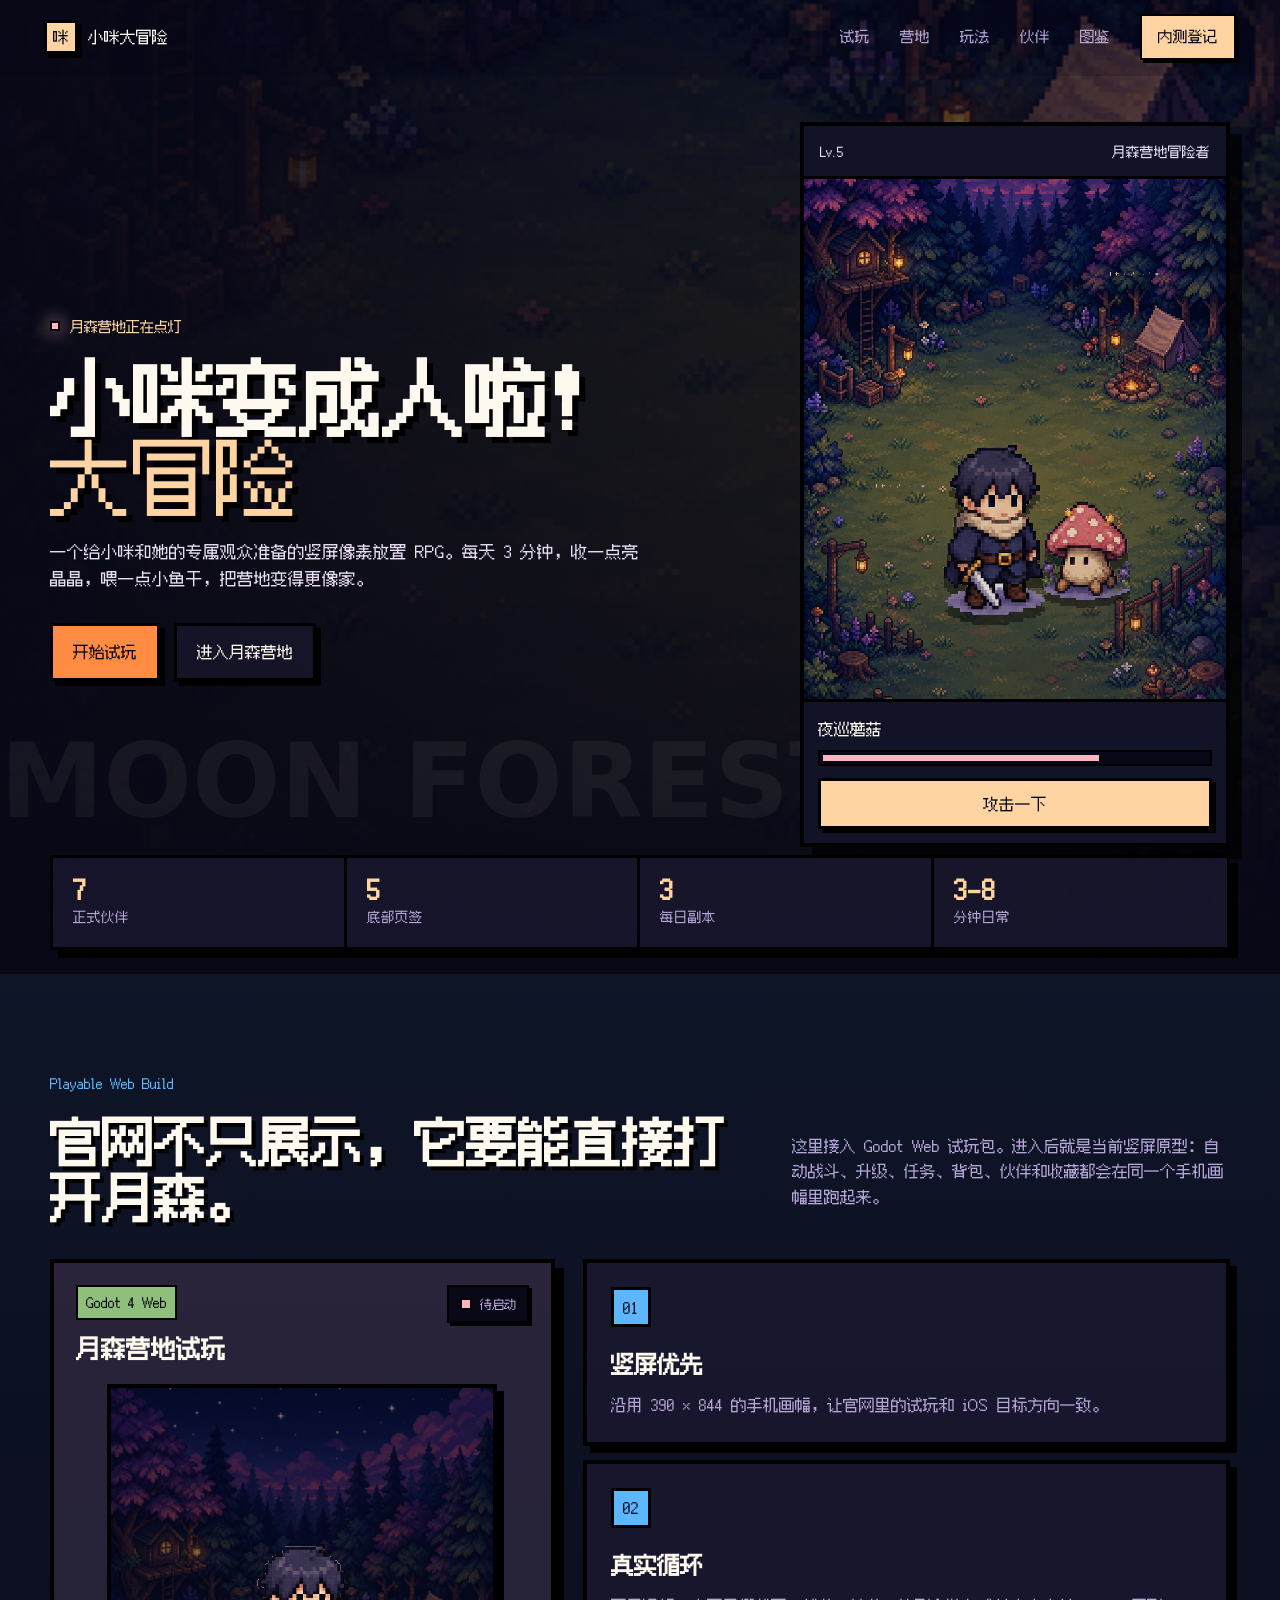
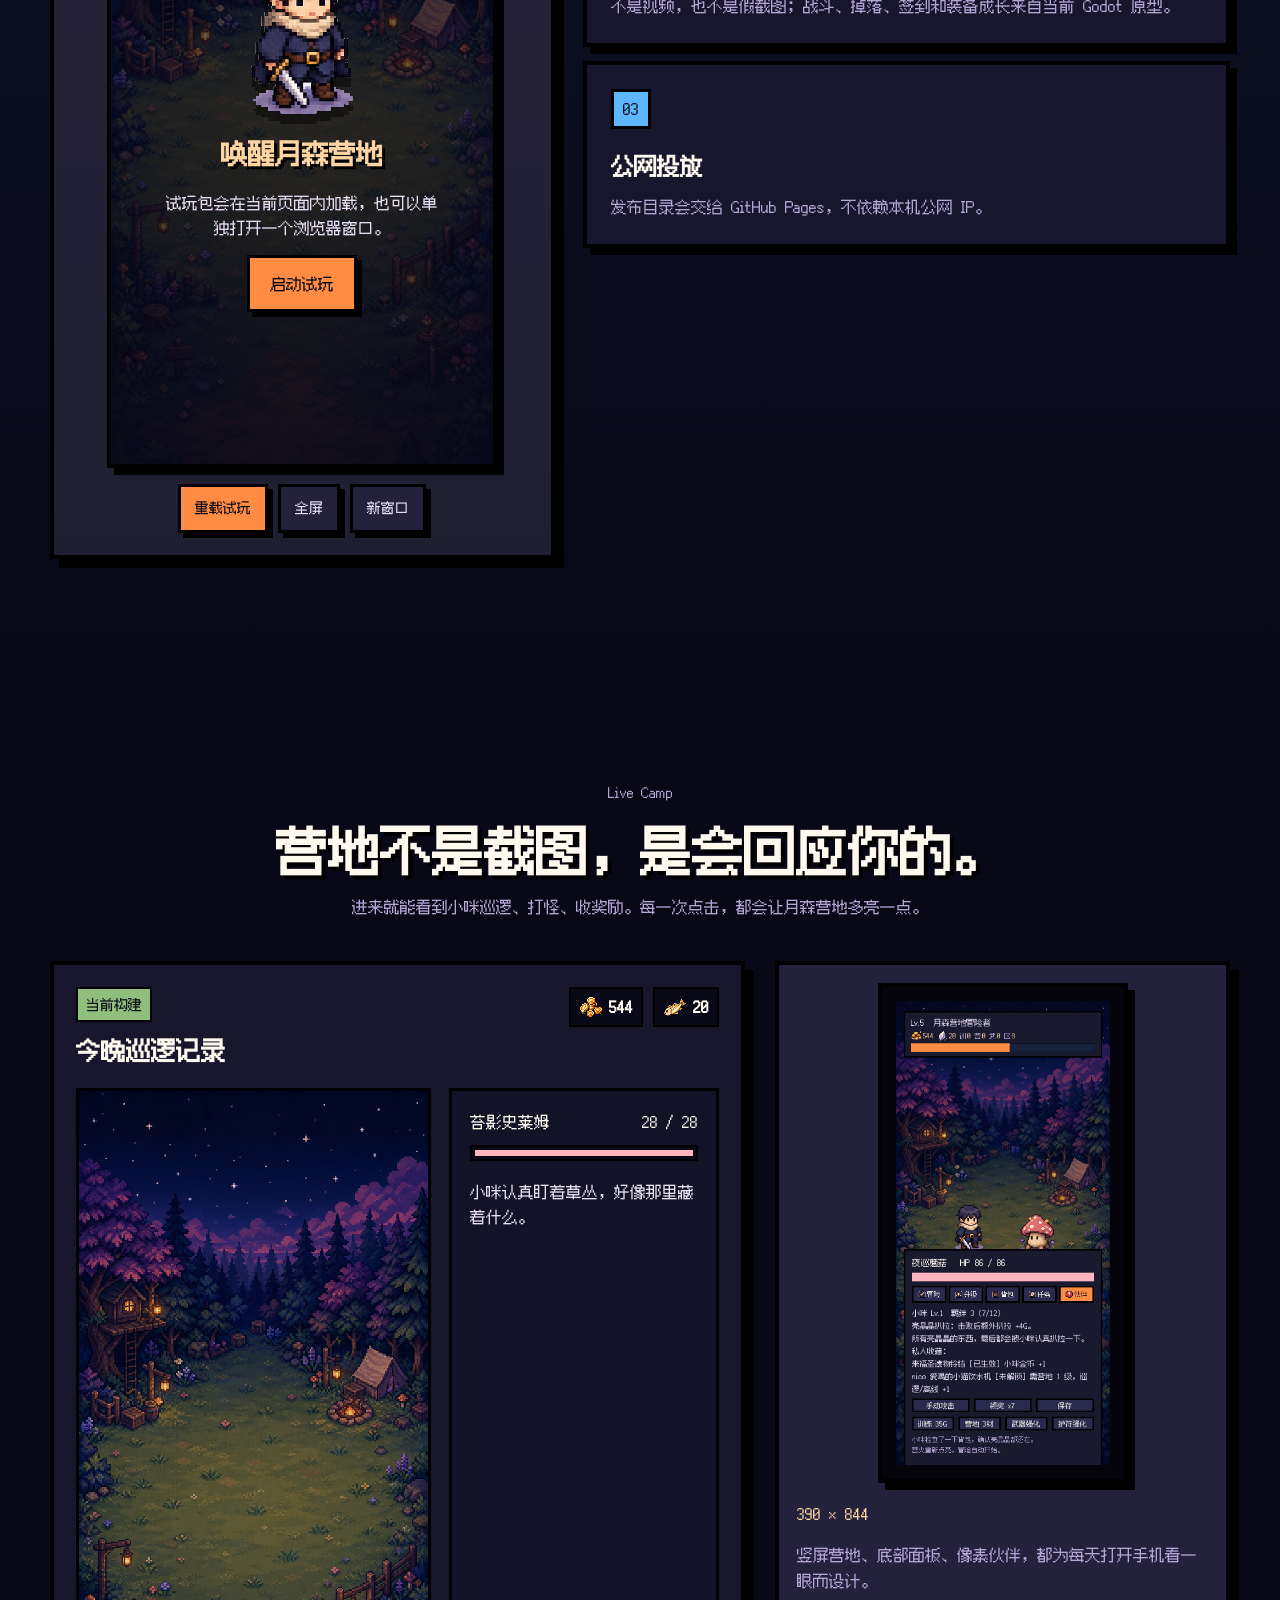
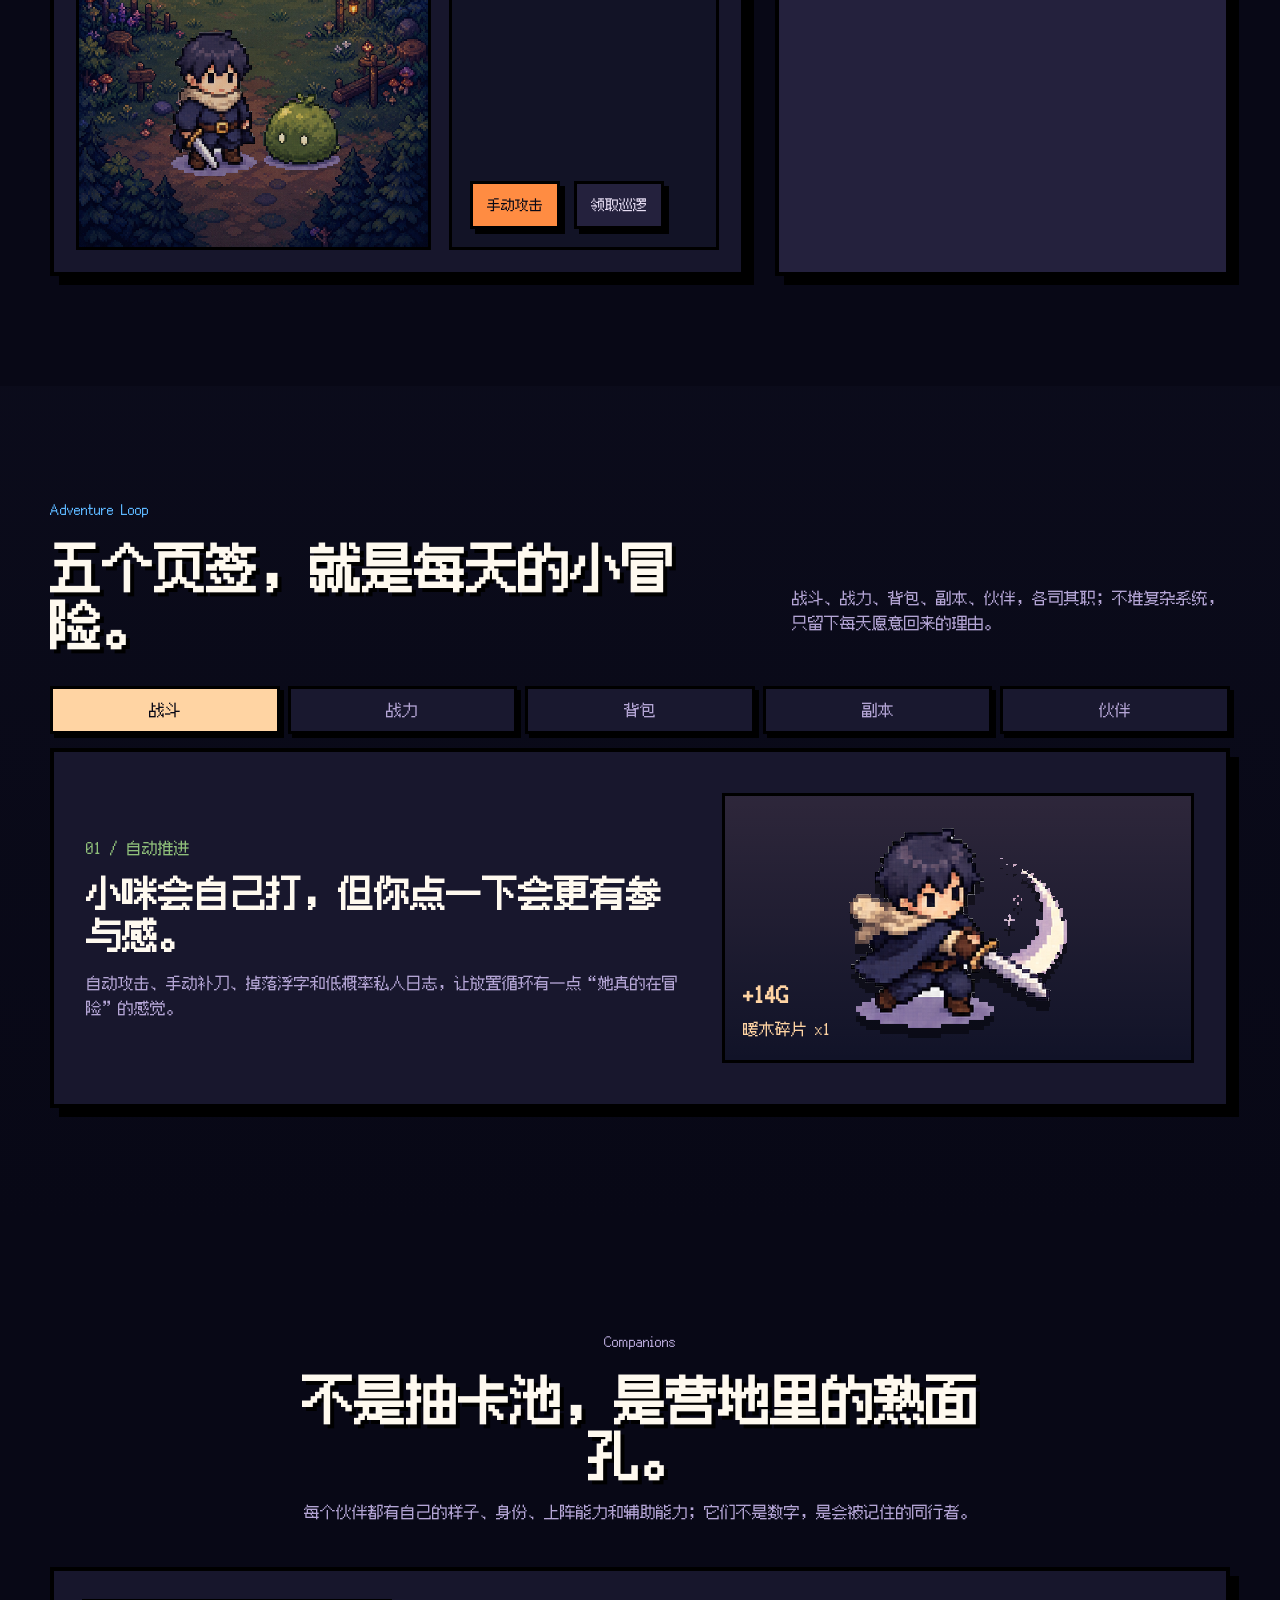
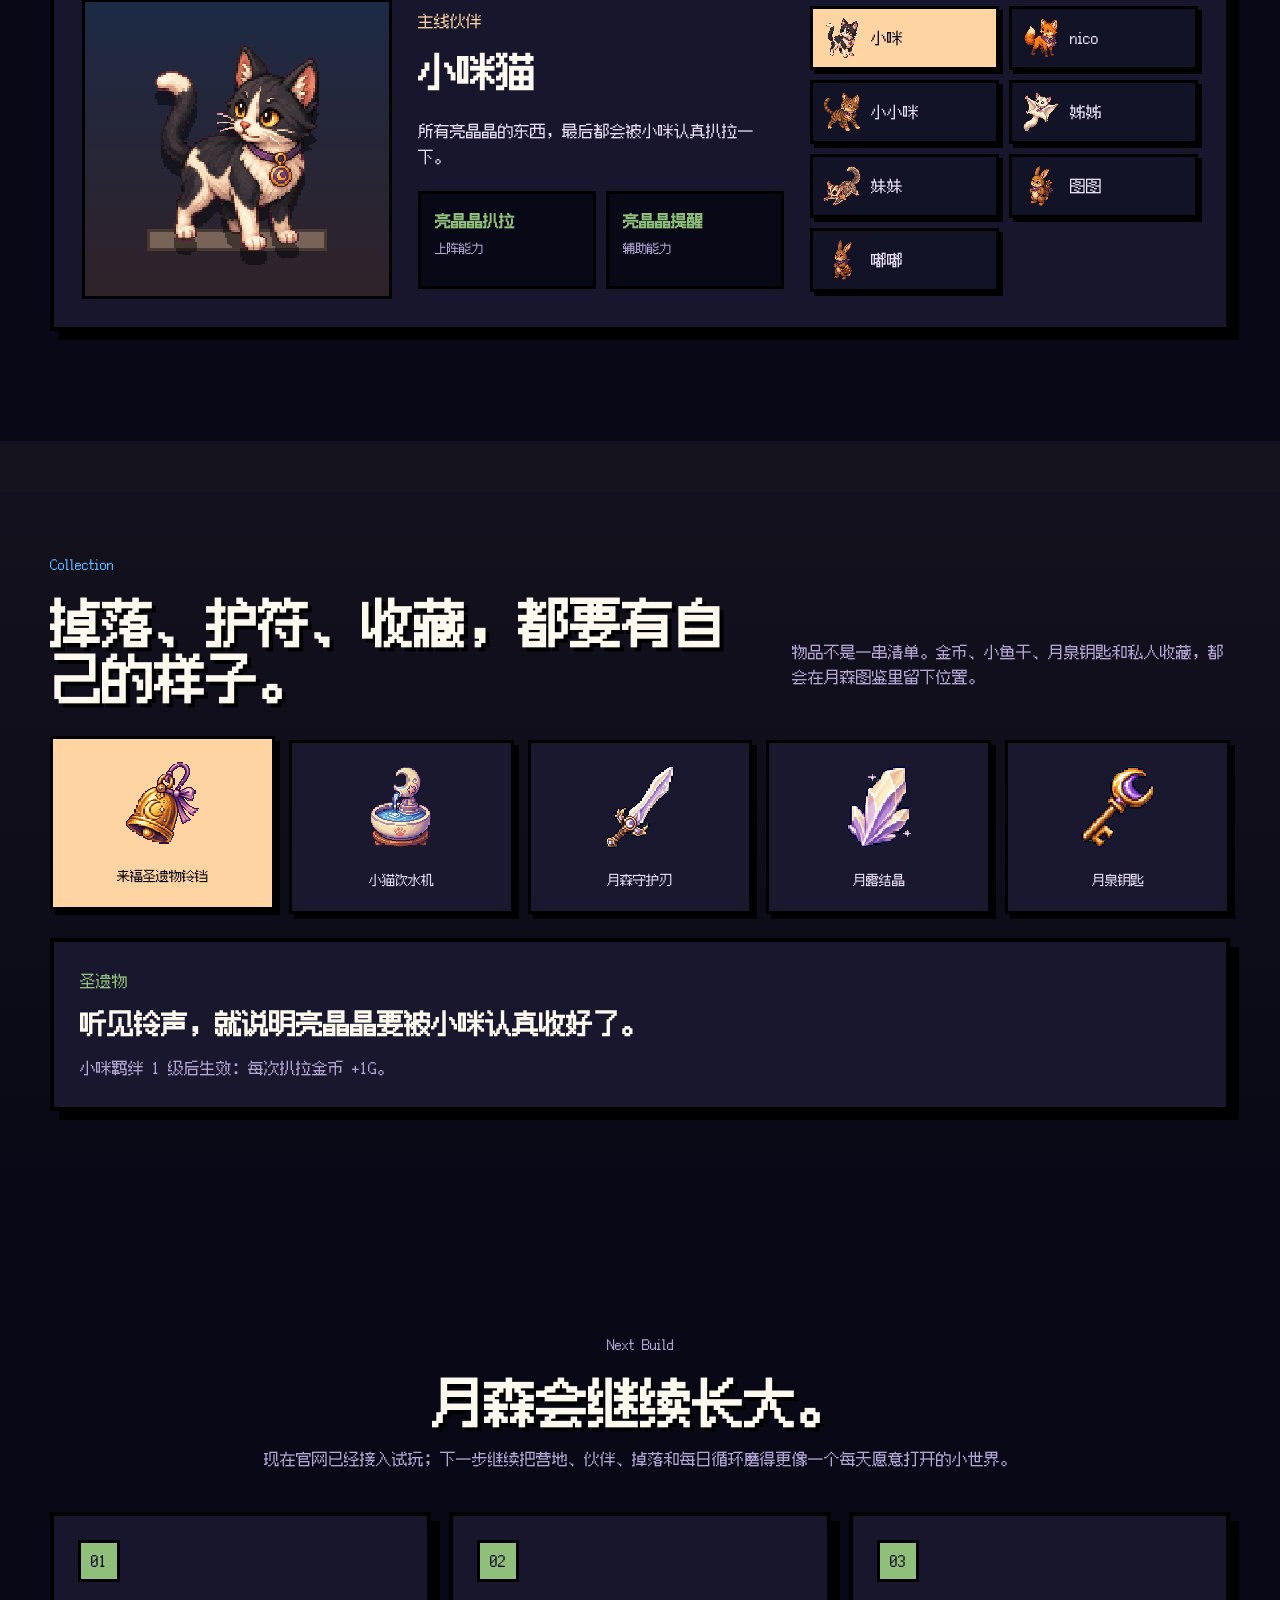
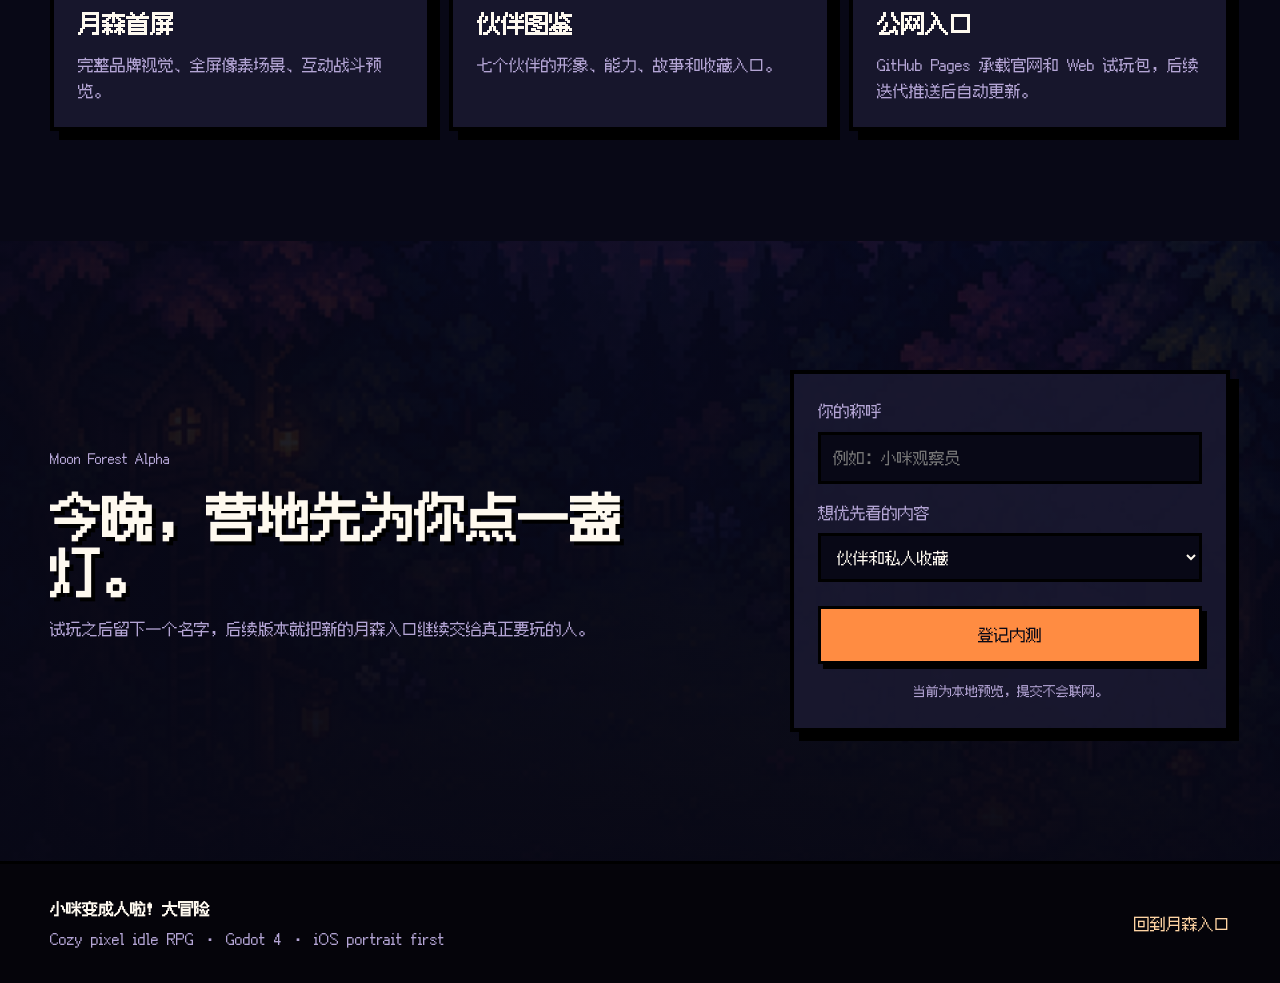
==== index.html @ 33306d9e "Build Xiaomi game website" ====
<!doctype html>
<html lang="zh-CN">
  <head>
    <meta charset="UTF-8" />
    <meta name="viewport" content="width=device-width, initial-scale=1.0" />
    <title>小咪变成人啦！大冒险 | 月森营地像素放置 RPG</title>
    <meta
      name="description"
      content="小咪变成人啦！大冒险是一个 iOS 竖屏优先的 cozy pixel idle RPG。进入月森营地，和小咪、nico、图图、嘟嘟一起自动战斗、收集掉落、点亮营地。"
    />
    <link rel="icon" type="image/png" href="assets/generated/crops/icon_moon_shard.png" />
    <link rel="stylesheet" href="styles.css" />
  </head>
  <body>
    <canvas id="world-canvas" aria-hidden="true"></canvas>

    <nav class="site-nav" aria-label="主导航">
      <a class="brand" href="#top" aria-label="回到首页">
        <span class="brand-mark">咪</span>
        <span>小咪大冒险</span>
      </a>
      <button class="nav-toggle" type="button" aria-label="打开菜单" aria-expanded="false">
        <span></span>
        <span></span>
      </button>
      <div class="nav-links">
        <a href="#play">试玩</a>
        <a href="#camp">营地</a>
        <a href="#loop">玩法</a>
        <a href="#companions">伙伴</a>
        <a href="#gallery">图鉴</a>
        <a href="#join" class="nav-cta">内测登记</a>
      </div>
    </nav>

    <main id="top">
      <section class="hero" data-zone="hero">
        <div class="hero-bg" aria-hidden="true"></div>
        <div class="marquee" aria-hidden="true">
          <div class="marquee-track">
            <span>MOON FOREST CAMP · AUTO BATTLE · PIXEL IDLE RPG · XIAOMI ADVENTURE · </span>
            <span>MOON FOREST CAMP · AUTO BATTLE · PIXEL IDLE RPG · XIAOMI ADVENTURE · </span>
          </div>
        </div>

        <div class="hero-inner">
          <div class="hero-copy">
            <p class="eyebrow reveal"><span></span>月森营地正在点灯</p>
            <h1 class="hero-title reveal">
              小咪变成人啦！<br />
              <strong>大冒险</strong>
            </h1>
            <p class="hero-lead reveal">
              一个给小咪和她的专属观众准备的竖屏像素放置 RPG。每天 3 分钟，收一点亮晶晶，喂一点小鱼干，把营地变得更像家。
            </p>
            <div class="hero-actions reveal">
              <a class="btn primary" href="#play">开始试玩</a>
              <a class="btn secondary" href="#camp">进入月森营地</a>
            </div>
          </div>

          <div class="hero-stage reveal" aria-label="小咪冒险预览">
            <div class="moon-card">
              <div class="moon-status">
                <span>Lv.5</span>
                <span>月森营地冒险者</span>
              </div>
              <div class="stage-field">
                <img class="stage-bg" src="assets/generated/moon-camp-background.png" alt="" />
                <img class="hero-sprite floaty" src="assets/generated/crops/hero_idle.png" alt="像素小咪冒险者" />
                <img class="enemy-sprite bob" src="assets/generated/crops/enemy_mushroom.png" alt="夜巡蘑菇" />
                <img class="sparkle sparkle-a" src="assets/generated/crops/fx_sparkles.png" alt="" />
                <img class="sparkle sparkle-b" src="assets/generated/crops/fx_sparkles.png" alt="" />
              </div>
              <div class="moon-panel">
                <span>夜巡蘑菇</span>
                <div class="hp-bar"><i></i></div>
                <button class="mini-attack" type="button">攻击一下</button>
              </div>
            </div>
          </div>
        </div>

        <div class="hero-strip reveal" aria-label="核心亮点">
          <div>
            <strong data-count="7">0</strong>
            <span>正式伙伴</span>
          </div>
          <div>
            <strong data-count="5">0</strong>
            <span>底部页签</span>
          </div>
          <div>
            <strong data-count="3">0</strong>
            <span>每日副本</span>
          </div>
          <div>
            <strong>3-8</strong>
            <span>分钟日常</span>
          </div>
        </div>
      </section>

      <section class="section play-section" id="play">
        <div class="split-heading reveal">
          <div>
            <p class="section-kicker">Playable Web Build</p>
            <h2>官网不只展示，它要能直接打开月森。</h2>
          </div>
          <p>这里接入 Godot Web 试玩包。进入后就是当前竖屏原型：自动战斗、升级、任务、背包、伙伴和收藏都会在同一个手机画幅里跑起来。</p>
        </div>

        <div class="play-grid">
          <article class="game-card reveal">
            <div class="game-toolbar">
              <div>
                <span class="chip">Godot 4 Web</span>
                <h3>月森营地试玩</h3>
              </div>
              <span class="game-led" id="game-status">待启动</span>
            </div>
            <div class="game-frame-shell" id="game-shell">
              <div class="game-placeholder" id="game-placeholder">
                <img src="assets/generated/crops/hero_idle.png" alt="小咪冒险者" />
                <h3>唤醒月森营地</h3>
                <p>试玩包会在当前页面内加载，也可以单独打开一个浏览器窗口。</p>
                <button class="btn primary" id="launch-game" type="button">启动试玩</button>
              </div>
              <iframe
                id="game-frame"
                title="小咪变成人啦！大冒险 Web 试玩"
                allow="fullscreen; autoplay"
                loading="lazy"
              ></iframe>
            </div>
            <div class="game-actions">
              <button class="btn pixel" id="reload-game" type="button">重载试玩</button>
              <button class="btn pixel muted" id="fullscreen-game" type="button">全屏</button>
              <a class="btn pixel muted" id="game-open-link" href="game/index.html" target="_blank" rel="noreferrer">新窗口</a>
            </div>
          </article>

          <aside class="play-notes reveal" aria-label="试玩版本状态">
            <div>
              <span>01</span>
              <h3>竖屏优先</h3>
              <p>沿用 390 × 844 的手机画幅，让官网里的试玩和 iOS 目标方向一致。</p>
            </div>
            <div>
              <span>02</span>
              <h3>真实循环</h3>
              <p>不是视频，也不是假截图；战斗、掉落、签到和装备成长来自当前 Godot 原型。</p>
            </div>
            <div>
              <span>03</span>
              <h3>公网投放</h3>
              <p>发布目录会交给 GitHub Pages，不依赖本机公网 IP。</p>
            </div>
          </aside>
        </div>
      </section>

      <section class="section camp-section" id="camp">
        <div class="section-heading reveal">
          <p class="section-kicker">Live Camp</p>
          <h2>营地不是截图，是会回应你的。</h2>
          <p>进来就能看到小咪巡逻、打怪、收奖励。每一次点击，都会让月森营地多亮一点。</p>
        </div>

        <div class="camp-grid">
          <article class="play-console reveal">
            <div class="console-top">
              <div>
                <span class="chip">当前构建</span>
                <h3>今晚巡逻记录</h3>
              </div>
              <div class="wallet">
                <span><img src="assets/generated/items/icon_coins_large.png" alt="" /> <b id="gold-count">544</b></span>
                <span><img src="assets/generated/items/item_dried_fish.png" alt="" /> <b id="snack-count">20</b></span>
              </div>
            </div>
            <div class="battle-box">
              <div class="battle-scene">
                <img class="scene-bg" src="assets/generated/moon-camp-background.png" alt="" />
                <img id="fighter" class="fighter" src="assets/generated/crops/hero_idle.png" alt="冒险者" />
                <img id="target" class="target" src="assets/generated/crops/enemy_moss_slime.png" alt="苔影史莱姆" />
                <div class="slash" id="slash"></div>
              </div>
              <div class="battle-ui">
                <div class="enemy-line">
                  <span id="enemy-name">苔影史莱姆</span>
                  <span id="enemy-hp">28 / 28</span>
                </div>
                <div class="hp-bar active"><i id="enemy-bar"></i></div>
                <p id="battle-log">小咪认真盯着草丛，好像那里藏着什么。</p>
                <div class="console-actions">
                  <button class="btn pixel" id="attack-btn" type="button">手动攻击</button>
                  <button class="btn pixel muted" id="claim-btn" type="button">领取巡逻</button>
                </div>
              </div>
            </div>
          </article>

          <aside class="phone-preview reveal">
            <div class="phone-shell">
              <img src="assets/screenshots/prototype-private-collectibles-companion-final00000000.png" alt="当前游戏手机截图" />
            </div>
            <div class="phone-caption">
              <span>390 × 844</span>
              <p>竖屏营地、底部面板、像素伙伴，都为每天打开手机看一眼而设计。</p>
            </div>
          </aside>
        </div>
      </section>

      <section class="section loop-section" id="loop">
        <div class="split-heading reveal">
          <div>
            <p class="section-kicker">Adventure Loop</p>
            <h2>五个页签，就是每天的小冒险。</h2>
          </div>
          <p>战斗、战力、背包、副本、伙伴，各司其职；不堆复杂系统，只留下每天愿意回来的理由。</p>
        </div>

        <div class="loop-tabs reveal" role="tablist" aria-label="玩法页签">
          <button class="active" type="button" data-loop="battle">战斗</button>
          <button type="button" data-loop="power">战力</button>
          <button type="button" data-loop="bag">背包</button>
          <button type="button" data-loop="dungeon">副本</button>
          <button type="button" data-loop="friend">伙伴</button>
        </div>

        <div class="loop-panel reveal" id="loop-panel">
          <div class="loop-copy">
            <span id="loop-tag">01 / 自动推进</span>
            <h3 id="loop-title">小咪会自己打，但你点一下会更有参与感。</h3>
            <p id="loop-desc">自动攻击、手动补刀、掉落浮字和低概率私人日志，让放置循环有一点“她真的在冒险”的感觉。</p>
          </div>
          <div class="loop-visual" id="loop-visual">
            <img src="assets/generated/crops/hero_attack.png" alt="攻击动作" />
            <div>
              <strong>+14G</strong>
              <span>暖木碎片 x1</span>
            </div>
          </div>
        </div>
      </section>

      <section class="section companions-section" id="companions">
        <div class="section-heading reveal">
          <p class="section-kicker">Companions</p>
          <h2>不是抽卡池，是营地里的熟面孔。</h2>
          <p>每个伙伴都有自己的样子、身份、上阵能力和辅助能力；它们不是数字，是会被记住的同行者。</p>
        </div>

        <div class="companion-showcase reveal">
          <div class="companion-stage">
            <img id="companion-image" src="assets/generated/companions/companion_xiaomi_cat.png" alt="小咪猫" />
            <div class="companion-aura"></div>
          </div>
          <div class="companion-info">
            <span id="companion-role">主线伙伴</span>
            <h3 id="companion-name">小咪猫</h3>
            <p id="companion-desc">所有亮晶晶的东西，最后都会被小咪认真扒拉一下。</p>
            <div class="ability-grid">
              <div>
                <b id="companion-active">亮晶晶扒拉</b>
                <span>上阵能力</span>
              </div>
              <div>
                <b id="companion-support">亮晶晶提醒</b>
                <span>辅助能力</span>
              </div>
            </div>
          </div>
          <div class="companion-picker" aria-label="伙伴选择">
            <button class="active" type="button" data-companion="xiaomi">
              <img src="assets/generated/companions/companion_xiaomi_cat.png" alt="" />
              <span>小咪</span>
            </button>
            <button type="button" data-companion="nico">
              <img src="assets/generated/companions/companion_nico.png" alt="" />
              <span>nico</span>
            </button>
            <button type="button" data-companion="little">
              <img src="assets/generated/companions/companion_little_xiaomi_cat.png" alt="" />
              <span>小小咪</span>
            </button>
            <button type="button" data-companion="zizi">
              <img src="assets/generated/companions/companion_zizi.png" alt="" />
              <span>姊姊</span>
            </button>
            <button type="button" data-companion="meimei">
              <img src="assets/generated/companions/companion_meimei.png" alt="" />
              <span>妹妹</span>
            </button>
            <button type="button" data-companion="tutu">
              <img src="assets/generated/companions/companion_tutu.png" alt="" />
              <span>图图</span>
            </button>
            <button type="button" data-companion="dudu">
              <img src="assets/generated/companions/companion_dudu.png" alt="" />
              <span>嘟嘟</span>
            </button>
          </div>
        </div>
      </section>

      <section class="section gallery-section" id="gallery">
        <div class="split-heading reveal">
          <div>
            <p class="section-kicker">Collection</p>
            <h2>掉落、护符、收藏，都要有自己的样子。</h2>
          </div>
          <p>物品不是一串清单。金币、小鱼干、月泉钥匙和私人收藏，都会在月森图鉴里留下位置。</p>
        </div>

        <div class="loot-board reveal">
          <button class="loot-card active" type="button" data-loot="bell">
            <img src="assets/generated/items/collectible_laifu_bell.png" alt="来福圣遗物铃铛" />
            <span>来福圣遗物铃铛</span>
          </button>
          <button class="loot-card" type="button" data-loot="drinker">
            <img src="assets/generated/items/collectible_nico_drinker.png" alt="nico 爱喝的小猫饮水机" />
            <span>小猫饮水机</span>
          </button>
          <button class="loot-card" type="button" data-loot="sword">
            <img src="assets/generated/items/weapon_moon_guardian_blade.png" alt="月森守护刃" />
            <span>月森守护刃</span>
          </button>
          <button class="loot-card" type="button" data-loot="crystal">
            <img src="assets/generated/items/item_moon_crystal.png" alt="月露结晶" />
            <span>月露结晶</span>
          </button>
          <button class="loot-card" type="button" data-loot="key">
            <img src="assets/generated/items/item_moon_key.png" alt="月泉钥匙" />
            <span>月泉钥匙</span>
          </button>
        </div>

        <article class="loot-detail reveal" id="loot-detail">
          <span>圣遗物</span>
          <h3>听见铃声，就说明亮晶晶要被小咪认真收好了。</h3>
          <p>小咪羁绊 1 级后生效：每次扒拉金币 +1G。</p>
        </article>
      </section>

      <section class="section roadmap-section">
        <div class="section-heading reveal">
          <p class="section-kicker">Next Build</p>
          <h2>月森会继续长大。</h2>
          <p>现在官网已经接入试玩；下一步继续把营地、伙伴、掉落和每日循环磨得更像一个每天愿意打开的小世界。</p>
        </div>
        <div class="roadmap">
          <div class="road-card reveal">
            <span>01</span>
            <h3>月森首屏</h3>
            <p>完整品牌视觉、全屏像素场景、互动战斗预览。</p>
          </div>
          <div class="road-card reveal">
            <span>02</span>
            <h3>伙伴图鉴</h3>
            <p>七个伙伴的形象、能力、故事和收藏入口。</p>
          </div>
          <div class="road-card reveal">
            <span>03</span>
            <h3>公网入口</h3>
            <p>GitHub Pages 承载官网和 Web 试玩包，后续迭代推送后自动更新。</p>
          </div>
        </div>
      </section>

      <section class="final-cta" id="join">
        <div class="cta-bg" aria-hidden="true"></div>
        <div class="final-copy reveal">
          <p class="section-kicker">Moon Forest Alpha</p>
          <h2>今晚，营地先为你点一盏灯。</h2>
          <p>试玩之后留下一个名字，后续版本就把新的月森入口继续交给真正要玩的人。</p>
        </div>
        <form class="signup reveal">
          <label>
            <span>你的称呼</span>
            <input type="text" name="name" placeholder="例如：小咪观察员" />
          </label>
          <label>
            <span>想优先看的内容</span>
            <select name="focus">
              <option>伙伴和私人收藏</option>
              <option>自动战斗和副本</option>
              <option>营地装饰和相册</option>
              <option>手机试玩体验</option>
            </select>
          </label>
          <button class="btn primary" type="submit">登记内测</button>
          <p id="signup-note" aria-live="polite">当前为本地预览，提交不会联网。</p>
        </form>
      </section>
    </main>

    <footer class="site-footer">
      <div>
        <strong>小咪变成人啦！大冒险</strong>
        <p>Cozy pixel idle RPG · Godot 4 · iOS portrait first</p>
      </div>
      <a href="#top">回到月森入口</a>
    </footer>

    <script src="app.js"></script>
  </body>
</html>
---- styles.css ----
@font-face {
  font-family: "FusionPixel";
  src: url("assets/fonts/fusion-pixel/fusion-pixel-12px-proportional-zh_hans.otf.woff2") format("woff2");
  font-weight: 400;
  font-style: normal;
  font-display: swap;
}

:root {
  --night: #080816;
  --night-2: #121326;
  --panel: #19182f;
  --panel-2: #24213d;
  --ink: #fef9ef;
  --moon: #e8dff5;
  --lavender: #b4a5d5;
  --pink: #ffb5c0;
  --peach: #ffd4a3;
  --orange: #ff8c42;
  --green: #8fbf7a;
  --brown: #7a4f31;
  --blue: #5db7ff;
  --line: #000;
  --soft-line: rgba(232, 223, 245, 0.18);
  --shadow: rgba(0, 0, 0, 0.62);
  --max: 1180px;
}

* {
  box-sizing: border-box;
}

html {
  scroll-behavior: smooth;
  background: var(--night);
}

body {
  margin: 0;
  min-height: 100vh;
  background:
    linear-gradient(180deg, rgba(8, 8, 22, 0.42), var(--night) 900px),
    var(--night);
  color: var(--ink);
  font-family: "FusionPixel", "Noto Sans SC", "PingFang SC", system-ui, sans-serif;
  line-height: 1.6;
  overflow-x: hidden;
  letter-spacing: 0;
}

body.menu-open {
  overflow: hidden;
}

a {
  color: inherit;
  text-decoration: none;
}

button,
input,
select {
  font: inherit;
  letter-spacing: 0;
}

button {
  cursor: pointer;
}

img {
  display: block;
  max-width: 100%;
}

img:not(.phone-shell img) {
  image-rendering: pixelated;
}

#world-canvas {
  position: fixed;
  inset: 0;
  width: 100%;
  height: 100%;
  pointer-events: none;
  z-index: 0;
}

.site-nav {
  position: fixed;
  top: 0;
  left: 0;
  right: 0;
  z-index: 50;
  display: flex;
  align-items: center;
  justify-content: space-between;
  height: 76px;
  padding: 0 44px;
  background: rgba(8, 8, 22, 0.18);
  border-bottom: 2px solid transparent;
  transition: background 180ms ease, border-color 180ms ease, height 180ms ease;
}

.site-nav.scrolled {
  height: 64px;
  background: rgba(8, 8, 22, 0.88);
  border-bottom-color: rgba(0, 0, 0, 0.86);
  box-shadow: 0 16px 42px rgba(0, 0, 0, 0.28);
  backdrop-filter: blur(10px);
}

.brand,
.nav-links {
  display: flex;
  align-items: center;
}

.brand {
  gap: 10px;
  font-size: 1rem;
  color: var(--ink);
}

.brand-mark {
  display: grid;
  place-items: center;
  width: 34px;
  height: 34px;
  color: var(--night);
  background: var(--peach);
  border: 3px solid var(--line);
  box-shadow: 4px 4px 0 var(--line);
}

.nav-links {
  gap: 30px;
  color: var(--lavender);
  font-size: 0.92rem;
}

.nav-links a {
  transition: color 160ms ease, transform 160ms ease;
}

.nav-links a:hover {
  color: var(--ink);
  transform: translateY(-2px);
}

.nav-cta {
  padding: 9px 16px;
  color: var(--night);
  background: var(--peach);
  border: 2px solid var(--line);
  box-shadow: 3px 3px 0 var(--line);
}

.nav-toggle {
  display: none;
  width: 44px;
  height: 38px;
  padding: 8px;
  background: var(--panel);
  border: 2px solid var(--line);
  box-shadow: 3px 3px 0 var(--line);
}

.nav-toggle span {
  display: block;
  height: 3px;
  background: var(--ink);
}

.nav-toggle span + span {
  margin-top: 8px;
}

.hero {
  position: relative;
  min-height: 92svh;
  padding: 122px 40px 24px;
  overflow: hidden;
  isolation: isolate;
}

.hero-bg {
  position: absolute;
  inset: 0;
  z-index: -3;
  background-image:
    linear-gradient(90deg, rgba(8, 8, 22, 0.96) 0%, rgba(8, 8, 22, 0.76) 40%, rgba(8, 8, 22, 0.42) 100%),
    linear-gradient(180deg, rgba(8, 8, 22, 0.12), rgba(8, 8, 22, 0.98)),
    url("assets/generated/moon-camp-background.png");
  background-position: center;
  background-size: cover;
  transform: scale(1.04);
}

.hero::after {
  content: "";
  position: absolute;
  left: 0;
  right: 0;
  bottom: 0;
  height: 180px;
  background: linear-gradient(180deg, transparent, var(--night));
  z-index: -1;
}

.marquee {
  position: absolute;
  left: 0;
  right: 0;
  bottom: 110px;
  z-index: -2;
  overflow: hidden;
  color: rgba(254, 249, 239, 0.055);
  font-family: ui-sans-serif, system-ui, sans-serif;
  font-weight: 900;
  font-size: 6.5rem;
  white-space: nowrap;
}

.marquee-track {
  display: flex;
  width: max-content;
  animation: marquee 42s linear infinite;
}

.marquee span {
  padding-right: 1rem;
}

@keyframes marquee {
  to {
    transform: translateX(-50%);
  }
}

.hero-inner {
  width: min(100%, var(--max));
  min-height: 620px;
  margin: 0 auto;
  display: grid;
  grid-template-columns: minmax(0, 1.05fr) minmax(360px, 0.95fr);
  gap: 42px;
  align-items: center;
}

.hero-copy {
  padding-top: 24px;
}

.eyebrow,
.section-kicker,
.chip {
  display: inline-flex;
  align-items: center;
  gap: 10px;
  margin: 0 0 18px;
  color: var(--peach);
  font-size: 0.9rem;
}

.eyebrow span {
  width: 10px;
  height: 10px;
  background: var(--pink);
  border: 2px solid var(--line);
  box-shadow: 0 0 18px var(--pink);
}

.hero-title {
  margin: 0;
  max-width: 760px;
  font-size: 5.2rem;
  line-height: 0.95;
  text-shadow: 6px 6px 0 #000;
}

.hero-title strong {
  color: var(--peach);
  font-weight: 400;
}

.hero-lead {
  max-width: 680px;
  margin: 24px 0 0;
  color: var(--moon);
  font-size: 1.05rem;
}

.hero-actions,
.console-actions {
  display: flex;
  flex-wrap: wrap;
  gap: 14px;
  margin-top: 32px;
}

.btn {
  display: inline-flex;
  align-items: center;
  justify-content: center;
  min-height: 48px;
  padding: 13px 20px;
  border: 3px solid var(--line);
  color: var(--ink);
  background: var(--panel);
  box-shadow: 5px 5px 0 var(--line);
  transition: transform 140ms ease, box-shadow 140ms ease, background 140ms ease;
  user-select: none;
}

.btn:hover {
  transform: translate(-2px, -2px);
  box-shadow: 7px 7px 0 var(--line);
}

.btn:active {
  transform: translate(2px, 2px);
  box-shadow: 2px 2px 0 var(--line);
}

.btn.primary {
  color: var(--night);
  background: var(--orange);
}

.btn.secondary {
  background: rgba(25, 24, 47, 0.72);
}

.btn.pixel {
  min-height: 42px;
  padding: 10px 14px;
  font-size: 0.88rem;
  background: var(--orange);
  color: var(--night);
}

.btn.muted {
  color: var(--moon);
  background: var(--panel-2);
}

.hero-stage {
  justify-self: end;
  width: min(100%, 430px);
}

.moon-card {
  position: relative;
  background: var(--panel);
  border: 4px solid var(--line);
  box-shadow: 12px 12px 0 rgba(0, 0, 0, 0.72), 0 0 0 2px rgba(255, 212, 163, 0.1) inset;
  overflow: hidden;
}

.moon-status {
  display: flex;
  justify-content: space-between;
  gap: 12px;
  padding: 14px 16px;
  background: var(--night-2);
  border-bottom: 3px solid var(--line);
  color: var(--moon);
  font-size: 0.86rem;
}

.stage-field {
  position: relative;
  height: 520px;
  overflow: hidden;
}

.stage-bg {
  width: 100%;
  height: 100%;
  object-fit: cover;
  object-position: center 46%;
}

.stage-field::after,
.battle-scene::after {
  content: "";
  position: absolute;
  inset: 0;
  background: linear-gradient(180deg, rgba(8, 8, 22, 0.05), rgba(8, 8, 22, 0.18));
  pointer-events: none;
}

.hero-sprite {
  position: absolute;
  left: 32%;
  bottom: 80px;
  width: 110px;
  filter: drop-shadow(0 10px 0 rgba(0, 0, 0, 0.42));
}

.enemy-sprite {
  position: absolute;
  right: 22%;
  bottom: 96px;
  width: 94px;
  filter: drop-shadow(0 8px 0 rgba(0, 0, 0, 0.42));
}

.sparkle {
  position: absolute;
  width: 52px;
  opacity: 0.86;
}

.sparkle-a {
  top: 92px;
  right: 66px;
  animation: blink 2.6s steps(2, end) infinite;
}

.sparkle-b {
  left: 70px;
  bottom: 210px;
  animation: blink 3.2s steps(2, end) infinite 300ms;
}

.floaty {
  animation: floaty 2.4s steps(4, end) infinite;
}

.bob {
  animation: bob 1.8s steps(3, end) infinite;
}

@keyframes floaty {
  50% {
    transform: translateY(-8px);
  }
}

@keyframes bob {
  50% {
    transform: translateY(7px);
  }
}

@keyframes blink {
  50% {
    opacity: 0.28;
  }
}

.moon-panel {
  padding: 14px;
  background: var(--night-2);
  border-top: 3px solid var(--line);
}

.moon-panel span {
  display: block;
  margin-bottom: 8px;
}

.hp-bar {
  height: 16px;
  padding: 3px;
  background: var(--night);
  border: 2px solid var(--line);
}

.hp-bar i {
  display: block;
  width: 72%;
  height: 100%;
  background: var(--pink);
}

.mini-attack {
  width: 100%;
  margin-top: 12px;
  padding: 10px 12px;
  color: var(--night);
  background: var(--peach);
  border: 3px solid var(--line);
  box-shadow: 4px 4px 0 var(--line);
}

.hero-strip {
  width: min(100%, var(--max));
  margin: 8px auto 0;
  display: grid;
  grid-template-columns: repeat(4, 1fr);
  gap: 0;
  border: 3px solid var(--line);
  background: rgba(25, 24, 47, 0.82);
  box-shadow: 8px 8px 0 var(--line);
}

.hero-strip div {
  padding: 18px 20px;
  border-right: 3px solid var(--line);
}

.hero-strip div:last-child {
  border-right: 0;
}

.hero-strip strong {
  display: block;
  color: var(--peach);
  font-size: 1.7rem;
  line-height: 1;
}

.hero-strip span {
  color: var(--lavender);
  font-size: 0.85rem;
}

.section {
  position: relative;
  z-index: 1;
  scroll-margin-top: 82px;
  padding: 110px 40px;
}

.final-cta {
  scroll-margin-top: 82px;
}

.section-heading,
.split-heading,
.play-grid,
.camp-grid,
.loop-tabs,
.loop-panel,
.companion-showcase,
.loot-board,
.loot-detail,
.roadmap {
  width: min(100%, var(--max));
  margin-left: auto;
  margin-right: auto;
}

.section-heading {
  max-width: 760px;
  text-align: center;
}

.split-heading {
  display: grid;
  grid-template-columns: minmax(0, 1fr) minmax(320px, 0.62fr);
  gap: 36px;
  align-items: end;
  margin-bottom: 34px;
}

.section-kicker {
  color: var(--blue);
}

.section-heading h2,
.split-heading h2,
.final-copy h2 {
  margin: 0;
  font-size: 3.25rem;
  line-height: 1.08;
  text-shadow: 4px 4px 0 #000;
}

.section-heading p,
.split-heading > p,
.final-copy p,
.phone-caption p {
  color: var(--lavender);
}

.camp-grid {
  display: grid;
  grid-template-columns: minmax(0, 1.1fr) minmax(330px, 0.72fr);
  gap: 30px;
  align-items: stretch;
  margin-top: 42px;
}

.play-console,
.game-card,
.phone-preview,
.loop-panel,
.companion-showcase,
.loot-detail,
.road-card,
.signup {
  background: rgba(25, 24, 47, 0.92);
  border: 4px solid var(--line);
  box-shadow: 9px 9px 0 var(--line);
}

.play-section {
  padding-top: 96px;
  background:
    linear-gradient(180deg, rgba(93, 183, 255, 0.08), rgba(8, 8, 22, 0.08)),
    var(--night);
}

.play-grid {
  display: grid;
  grid-template-columns: minmax(340px, 0.78fr) minmax(0, 1fr);
  gap: 28px;
  align-items: stretch;
}

.game-card {
  padding: 22px;
  background:
    linear-gradient(180deg, rgba(255, 180, 192, 0.08), rgba(143, 191, 122, 0.05)),
    rgba(25, 24, 47, 0.94);
}

.game-toolbar {
  display: flex;
  align-items: start;
  justify-content: space-between;
  gap: 18px;
  margin-bottom: 16px;
}

.game-toolbar h3 {
  margin: 0;
  font-size: 1.55rem;
}

.game-led {
  display: inline-flex;
  align-items: center;
  gap: 8px;
  min-width: 82px;
  justify-content: center;
  padding: 7px 10px;
  color: var(--lavender);
  background: var(--night);
  border: 2px solid var(--line);
  box-shadow: 3px 3px 0 var(--line);
  font-size: 0.78rem;
}

.game-led::before {
  content: "";
  width: 8px;
  height: 8px;
  background: var(--pink);
  border: 2px solid var(--line);
}

.game-led.active {
  color: var(--night);
  background: var(--green);
}

.game-frame-shell {
  position: relative;
  width: min(100%, 390px);
  aspect-ratio: 390 / 844;
  max-height: min(76svh, 844px);
  margin: 0 auto;
  overflow: hidden;
  background: #05040a;
  border: 4px solid var(--line);
  box-shadow: 7px 7px 0 var(--line);
}

.game-frame-shell iframe {
  position: absolute;
  inset: 0;
  width: 100%;
  height: 100%;
  border: 0;
  opacity: 0;
  background: #05040a;
}

.game-frame-shell iframe.active {
  opacity: 1;
}

.game-placeholder {
  position: absolute;
  inset: 0;
  z-index: 2;
  display: grid;
  place-items: center;
  align-content: center;
  gap: 14px;
  padding: 28px;
  text-align: center;
  background:
    linear-gradient(180deg, rgba(8, 8, 22, 0.45), rgba(8, 8, 22, 0.9)),
    url("assets/generated/moon-camp-background.png") center/cover;
}

.game-placeholder.hidden {
  opacity: 0;
  pointer-events: none;
}

.game-placeholder img {
  width: 110px;
  filter: drop-shadow(0 10px 0 rgba(0, 0, 0, 0.45));
  animation: floaty 2.4s steps(4, end) infinite;
}

.game-placeholder h3 {
  margin: 0;
  color: var(--peach);
  font-size: 1.7rem;
  text-shadow: 3px 3px 0 #000;
}

.game-placeholder p {
  max-width: 280px;
  margin: 0;
  color: var(--moon);
}

.game-actions {
  display: flex;
  gap: 10px;
  justify-content: center;
  flex-wrap: wrap;
  margin-top: 16px;
}

.play-notes {
  display: grid;
  grid-template-columns: 1fr;
  align-content: start;
  gap: 14px;
}

.play-notes div {
  padding: 24px;
  background: rgba(25, 24, 47, 0.86);
  border: 4px solid var(--line);
  box-shadow: 7px 7px 0 var(--line);
}

.play-notes span {
  display: grid;
  place-items: center;
  width: 40px;
  height: 40px;
  margin-bottom: 18px;
  color: var(--night);
  background: var(--blue);
  border: 3px solid var(--line);
}

.play-notes h3 {
  margin: 0 0 10px;
  font-size: 1.45rem;
}

.play-notes p {
  margin: 0;
  color: var(--lavender);
}

.play-console {
  padding: 22px;
}

.console-top {
  display: flex;
  align-items: start;
  justify-content: space-between;
  gap: 18px;
  margin-bottom: 18px;
}

.console-top h3 {
  margin: 0;
  font-size: 1.55rem;
}

.chip {
  margin-bottom: 8px;
  padding: 4px 8px;
  color: var(--night);
  background: var(--green);
  border: 2px solid var(--line);
}

.wallet {
  display: flex;
  gap: 10px;
  flex-wrap: wrap;
  justify-content: flex-end;
}

.wallet span {
  display: inline-flex;
  align-items: center;
  gap: 6px;
  padding: 5px 8px;
  background: var(--night);
  border: 2px solid var(--line);
}

.wallet img {
  width: 24px;
  height: 24px;
  object-fit: contain;
}

.battle-box {
  display: grid;
  grid-template-columns: minmax(0, 1fr) minmax(270px, 0.72fr);
  gap: 18px;
}

.battle-scene {
  position: relative;
  min-height: 430px;
  overflow: hidden;
  border: 3px solid var(--line);
  background: var(--night);
}

.scene-bg {
  width: 100%;
  height: 100%;
  min-height: 430px;
  object-fit: cover;
  object-position: center 45%;
}

.fighter {
  position: absolute;
  left: 25%;
  bottom: 68px;
  width: 94px;
  transition: transform 90ms steps(2, end);
}

.fighter.attack {
  content: url("assets/generated/crops/hero_attack.png");
  transform: translateX(16px);
}

.target {
  position: absolute;
  right: 24%;
  bottom: 76px;
  width: 82px;
  transition: transform 120ms steps(2, end), filter 120ms ease;
}

.target.hit {
  transform: translateX(8px);
  filter: brightness(1.8);
}

.slash {
  position: absolute;
  right: 28%;
  bottom: 112px;
  width: 96px;
  height: 80px;
  background: url("assets/generated/vfx/fx_attack_slash.png") center/contain no-repeat;
  image-rendering: pixelated;
  opacity: 0;
  transform: rotate(-10deg);
}

.slash.show {
  animation: slash 220ms steps(3, end);
}

@keyframes slash {
  0% {
    opacity: 0;
    transform: translate(-18px, 10px) rotate(-18deg);
  }
  35% {
    opacity: 1;
  }
  100% {
    opacity: 0;
    transform: translate(18px, -4px) rotate(8deg);
  }
}

.battle-ui {
  display: flex;
  flex-direction: column;
  min-height: 430px;
  padding: 18px;
  border: 3px solid var(--line);
  background: var(--night-2);
}

.enemy-line {
  display: flex;
  justify-content: space-between;
  gap: 12px;
  margin-bottom: 10px;
}

.hp-bar.active i {
  width: 100%;
  background: var(--pink);
}

#battle-log {
  min-height: 84px;
  margin: 18px 0;
  color: var(--moon);
}

.battle-ui .console-actions {
  margin-top: auto;
}

.phone-preview {
  padding: 18px;
  background: var(--panel-2);
}

.phone-shell {
  width: min(100%, 250px);
  margin: 0 auto;
  padding: 12px;
  border: 4px solid var(--line);
  background: #05040a;
  box-shadow: 7px 7px 0 var(--line);
}

.phone-shell img {
  width: 100%;
  border: 2px solid #05040a;
}

.phone-caption {
  margin-top: 18px;
}

.phone-caption span {
  color: var(--peach);
}

.loop-section {
  background:
    linear-gradient(180deg, rgba(18, 19, 38, 0.3), rgba(8, 8, 22, 0.1)),
    var(--night);
}

.loop-tabs {
  display: grid;
  grid-template-columns: repeat(5, 1fr);
  gap: 8px;
  margin-bottom: 14px;
}

.loop-tabs button {
  min-height: 48px;
  color: var(--lavender);
  background: var(--panel);
  border: 3px solid var(--line);
  box-shadow: 4px 4px 0 var(--line);
}

.loop-tabs button.active {
  color: var(--night);
  background: var(--peach);
}

.loop-panel {
  display: grid;
  grid-template-columns: minmax(0, 1fr) minmax(300px, 0.78fr);
  gap: 32px;
  align-items: center;
  min-height: 360px;
  padding: 32px;
  overflow: hidden;
}

.loop-copy span {
  color: var(--green);
}

.loop-copy h3 {
  margin: 12px 0 14px;
  font-size: 2.25rem;
  line-height: 1.16;
}

.loop-copy p {
  margin: 0;
  color: var(--lavender);
}

.loop-visual {
  position: relative;
  display: grid;
  place-items: center;
  min-height: 270px;
  background:
    linear-gradient(180deg, rgba(255, 180, 192, 0.12), transparent),
    #111328;
  border: 3px solid var(--line);
  overflow: hidden;
}

.loop-visual img {
  max-height: 210px;
  max-width: 240px;
  filter: drop-shadow(0 10px 0 rgba(0, 0, 0, 0.44));
}

.loop-visual div {
  position: absolute;
  left: 18px;
  bottom: 18px;
  display: grid;
  gap: 3px;
  color: var(--peach);
}

.loop-visual strong {
  font-size: 1.4rem;
}

.companion-showcase {
  display: grid;
  grid-template-columns: minmax(240px, 0.72fr) minmax(0, 0.85fr) minmax(280px, 0.9fr);
  gap: 26px;
  align-items: center;
  margin-top: 42px;
  padding: 28px;
}

.companion-stage {
  position: relative;
  display: grid;
  place-items: center;
  min-height: 300px;
  background:
    linear-gradient(180deg, rgba(93, 183, 255, 0.14), rgba(255, 140, 66, 0.12)),
    var(--night-2);
  border: 3px solid var(--line);
  overflow: hidden;
}

.companion-stage img {
  position: relative;
  z-index: 2;
  width: 180px;
  filter: drop-shadow(0 14px 0 rgba(0, 0, 0, 0.44));
}

.companion-aura {
  position: absolute;
  bottom: 45px;
  width: 180px;
  height: 22px;
  background: rgba(255, 212, 163, 0.36);
  border: 3px solid rgba(0, 0, 0, 0.42);
  animation: aura 2s steps(2, end) infinite;
}

@keyframes aura {
  50% {
    transform: scaleX(0.86);
    opacity: 0.6;
  }
}

.companion-info span {
  color: var(--peach);
}

.companion-info h3 {
  margin: 6px 0 10px;
  font-size: 2.45rem;
}

.companion-info p {
  color: var(--moon);
}

.ability-grid {
  display: grid;
  grid-template-columns: repeat(2, 1fr);
  gap: 10px;
  margin-top: 22px;
}

.ability-grid div {
  min-height: 98px;
  padding: 14px;
  background: var(--night);
  border: 3px solid var(--line);
}

.ability-grid b {
  display: block;
  color: var(--green);
}

.ability-grid span {
  color: var(--lavender);
  font-size: 0.78rem;
}

.companion-picker {
  display: grid;
  grid-template-columns: repeat(2, minmax(0, 1fr));
  gap: 10px;
}

.companion-picker button {
  display: flex;
  align-items: center;
  gap: 8px;
  min-height: 58px;
  padding: 8px;
  color: var(--moon);
  background: var(--night-2);
  border: 3px solid var(--line);
  box-shadow: 4px 4px 0 var(--line);
}

.companion-picker button.active {
  color: var(--night);
  background: var(--peach);
}

.companion-picker img {
  width: 42px;
  height: 42px;
  object-fit: contain;
}

.gallery-section {
  background:
    linear-gradient(180deg, rgba(255, 212, 163, 0.05), rgba(8, 8, 22, 0.2)),
    var(--night);
}

.loot-board {
  display: grid;
  grid-template-columns: repeat(5, 1fr);
  gap: 14px;
}

.loot-card {
  display: grid;
  place-items: center;
  gap: 10px;
  min-height: 174px;
  padding: 16px 10px;
  color: var(--moon);
  background: var(--panel);
  border: 3px solid var(--line);
  box-shadow: 5px 5px 0 var(--line);
  transition: transform 140ms ease, background 140ms ease;
}

.loot-card:hover,
.loot-card.active {
  color: var(--night);
  background: var(--peach);
  transform: translateY(-4px);
}

.loot-card img {
  width: 86px;
  height: 86px;
  object-fit: contain;
}

.loot-card span {
  text-align: center;
  font-size: 0.84rem;
}

.loot-detail {
  margin-top: 24px;
  padding: 26px;
}

.loot-detail span {
  color: var(--green);
}

.loot-detail h3 {
  margin: 8px 0 10px;
  font-size: 1.7rem;
}

.loot-detail p {
  margin: 0;
  color: var(--lavender);
}

.roadmap {
  display: grid;
  grid-template-columns: repeat(3, 1fr);
  gap: 18px;
  margin-top: 40px;
}

.road-card {
  min-height: 214px;
  padding: 24px;
}

.road-card span {
  display: grid;
  place-items: center;
  width: 42px;
  height: 42px;
  margin-bottom: 22px;
  color: var(--night);
  background: var(--green);
  border: 3px solid var(--line);
}

.road-card h3 {
  margin: 0 0 10px;
  font-size: 1.5rem;
}

.road-card p {
  margin: 0;
  color: var(--lavender);
}

.final-cta {
  position: relative;
  z-index: 1;
  display: grid;
  grid-template-columns: minmax(0, 1fr) minmax(330px, 440px);
  gap: 40px;
  align-items: center;
  min-height: 620px;
  padding: 110px max(40px, calc((100vw - var(--max)) / 2));
  overflow: hidden;
}

.cta-bg {
  position: absolute;
  inset: 0;
  z-index: -2;
  background-image:
    linear-gradient(90deg, rgba(8, 8, 22, 0.9), rgba(8, 8, 22, 0.72)),
    linear-gradient(180deg, rgba(8, 8, 22, 0.06), rgba(8, 8, 22, 0.94)),
    url("assets/generated/moon-camp-background.png");
  background-size: cover;
  background-position: center 28%;
}

.final-copy {
  max-width: 650px;
}

.signup {
  padding: 24px;
  background: rgba(25, 24, 47, 0.94);
}

.signup label {
  display: grid;
  gap: 8px;
  margin-bottom: 16px;
  color: var(--lavender);
}

.signup input,
.signup select {
  width: 100%;
  min-height: 48px;
  padding: 10px 12px;
  color: var(--ink);
  background: var(--night);
  border: 3px solid var(--line);
  border-radius: 0;
}

.signup .btn {
  width: 100%;
  margin-top: 8px;
}

#signup-note {
  min-height: 24px;
  margin: 16px 0 0;
  color: var(--lavender);
  text-align: center;
  font-size: 0.82rem;
}

.site-footer {
  position: relative;
  z-index: 1;
  display: flex;
  align-items: center;
  justify-content: space-between;
  gap: 24px;
  padding: 32px max(40px, calc((100vw - var(--max)) / 2));
  background: #05040a;
  border-top: 3px solid var(--line);
}

.site-footer p {
  margin: 4px 0 0;
  color: var(--lavender);
}

.site-footer a {
  color: var(--peach);
}

.reveal {
  opacity: 0;
  transform: translateY(22px);
  transition: opacity 620ms ease, transform 620ms ease;
}

.reveal.visible {
  opacity: 1;
  transform: translateY(0);
}

.tilt {
  transform-style: preserve-3d;
}

@media (max-width: 1050px) {
  .site-nav {
    padding: 0 24px;
  }

  .hero {
    padding-left: 24px;
    padding-right: 24px;
  }

  .hero-inner,
  .play-grid,
  .camp-grid,
  .loop-panel,
  .companion-showcase,
  .final-cta {
    grid-template-columns: 1fr;
  }

  .hero-stage {
    justify-self: center;
    width: min(100%, 390px);
  }

  .battle-box {
    grid-template-columns: 1fr;
  }

  .play-notes {
    grid-template-columns: 1fr;
  }

  .battle-ui {
    min-height: auto;
  }

  .split-heading {
    grid-template-columns: 1fr;
  }

  .loot-board {
    grid-template-columns: repeat(3, 1fr);
  }
}

@media (max-width: 760px) {
  .site-nav {
    height: 66px;
    padding: 0 16px;
  }

  .brand {
    font-size: 0.9rem;
  }

  .brand-mark {
    width: 30px;
    height: 30px;
    box-shadow: 3px 3px 0 var(--line);
  }

  .nav-toggle {
    display: block;
    position: relative;
    z-index: 55;
  }

  .nav-links {
    position: fixed;
    inset: 0 0 0 auto;
    width: min(310px, 100%);
    display: flex;
    flex-direction: column;
    align-items: stretch;
    justify-content: center;
    gap: 12px;
    padding: 28px;
    background: rgba(8, 8, 22, 0.96);
    border-left: 4px solid var(--line);
    transform: translateX(105%);
    transition: transform 220ms ease;
  }

  .nav-links.open {
    transform: translateX(0);
  }

  .nav-links a {
    padding: 14px 12px;
    background: var(--panel);
    border: 3px solid var(--line);
    box-shadow: 4px 4px 0 var(--line);
  }

  .nav-links .nav-cta {
    background: var(--peach);
  }

  .hero {
    min-height: 90svh;
    padding: 92px 16px 20px;
  }

  .hero-inner {
    min-height: 0;
    gap: 26px;
  }

  .hero-copy {
    padding-top: 12px;
  }

  .hero-title {
    font-size: 3rem;
    line-height: 1.02;
    text-shadow: 4px 4px 0 #000;
  }

  .hero-lead {
    font-size: 0.96rem;
  }

  .hero-actions {
    gap: 10px;
  }

  .btn {
    min-height: 44px;
    padding: 11px 14px;
    box-shadow: 4px 4px 0 var(--line);
  }

  .moon-card {
    box-shadow: 7px 7px 0 rgba(0, 0, 0, 0.72);
  }

  .game-card {
    padding: 16px;
  }

  .game-toolbar {
    flex-direction: column;
  }

  .game-frame-shell {
    width: min(100%, 360px);
    max-height: 620px;
  }

  .stage-field {
    height: 260px;
  }

  .hero-sprite {
    left: 28%;
    bottom: 42px;
    width: 70px;
  }

  .enemy-sprite {
    right: 19%;
    bottom: 52px;
    width: 60px;
  }

  .moon-panel {
    display: none;
  }

  .hero-strip {
    grid-template-columns: repeat(2, 1fr);
    margin-top: 18px;
  }

  .hero-strip div {
    border-bottom: 3px solid var(--line);
  }

  .hero-strip div:nth-child(2n) {
    border-right: 0;
  }

  .hero-strip div:nth-last-child(-n + 2) {
    border-bottom: 0;
  }

  .section {
    padding: 78px 16px;
  }

  .section-heading h2,
  .split-heading h2,
  .final-copy h2 {
    font-size: 2.2rem;
  }

  .console-top {
    flex-direction: column;
  }

  .wallet {
    justify-content: flex-start;
  }

  .battle-scene,
  .scene-bg {
    min-height: 310px;
  }

  .fighter {
    left: 22%;
    width: 72px;
  }

  .target {
    right: 20%;
    width: 64px;
  }

  .loop-tabs {
    grid-template-columns: repeat(2, 1fr);
  }

  .loop-tabs button:last-child {
    grid-column: span 2;
  }

  .loop-panel {
    padding: 22px;
  }

  .loop-copy h3 {
    font-size: 1.65rem;
  }

  .companion-showcase {
    padding: 18px;
  }

  .companion-picker {
    grid-template-columns: 1fr;
  }

  .ability-grid,
  .roadmap {
    grid-template-columns: 1fr;
  }

  .loot-board {
    grid-template-columns: repeat(2, 1fr);
    gap: 10px;
  }

  .loot-card {
    min-height: 146px;
  }

  .loot-card img {
    width: 68px;
    height: 68px;
  }

  .final-cta {
    padding: 84px 16px;
  }

  .site-footer {
    flex-direction: column;
    align-items: flex-start;
    padding: 28px 16px;
  }
}

@media (prefers-reduced-motion: reduce) {
  *,
  *::before,
  *::after {
    animation-duration: 1ms !important;
    animation-iteration-count: 1 !important;
    scroll-behavior: auto !important;
    transition-duration: 1ms !important;
  }
}
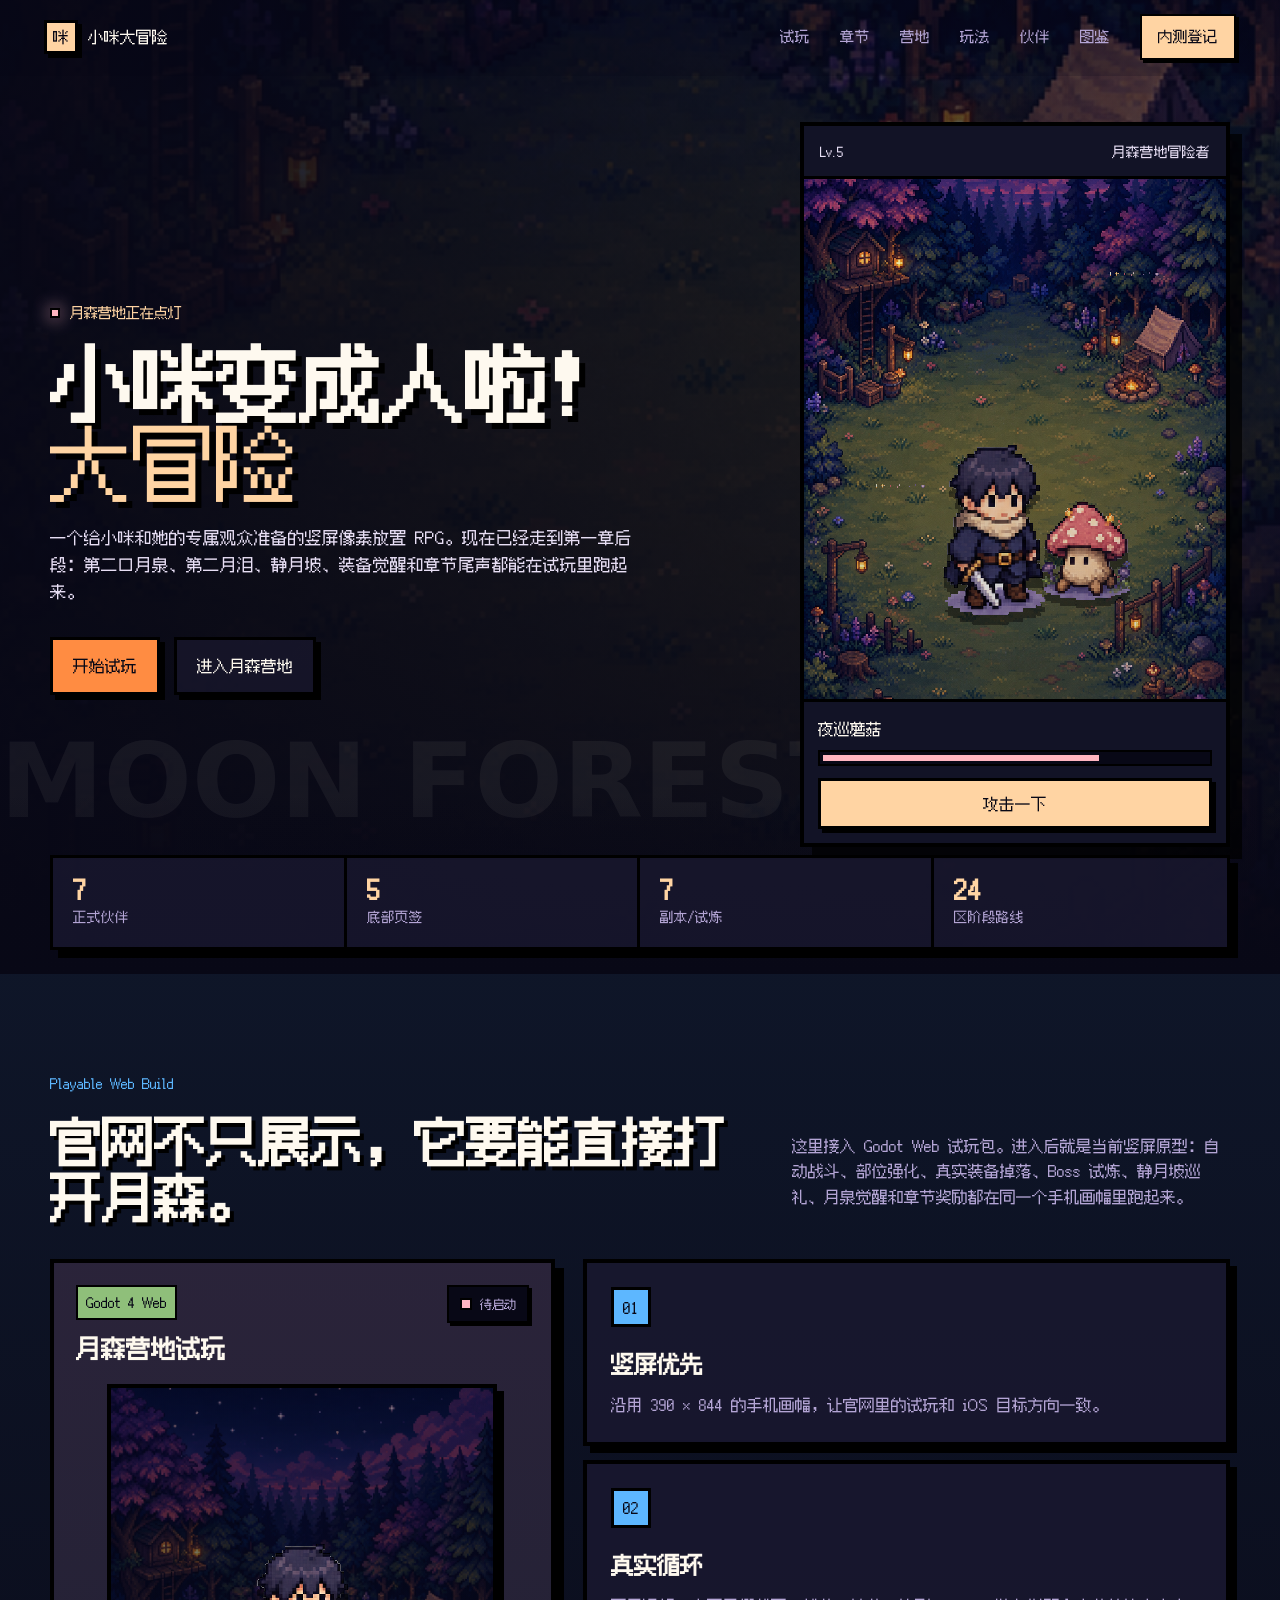
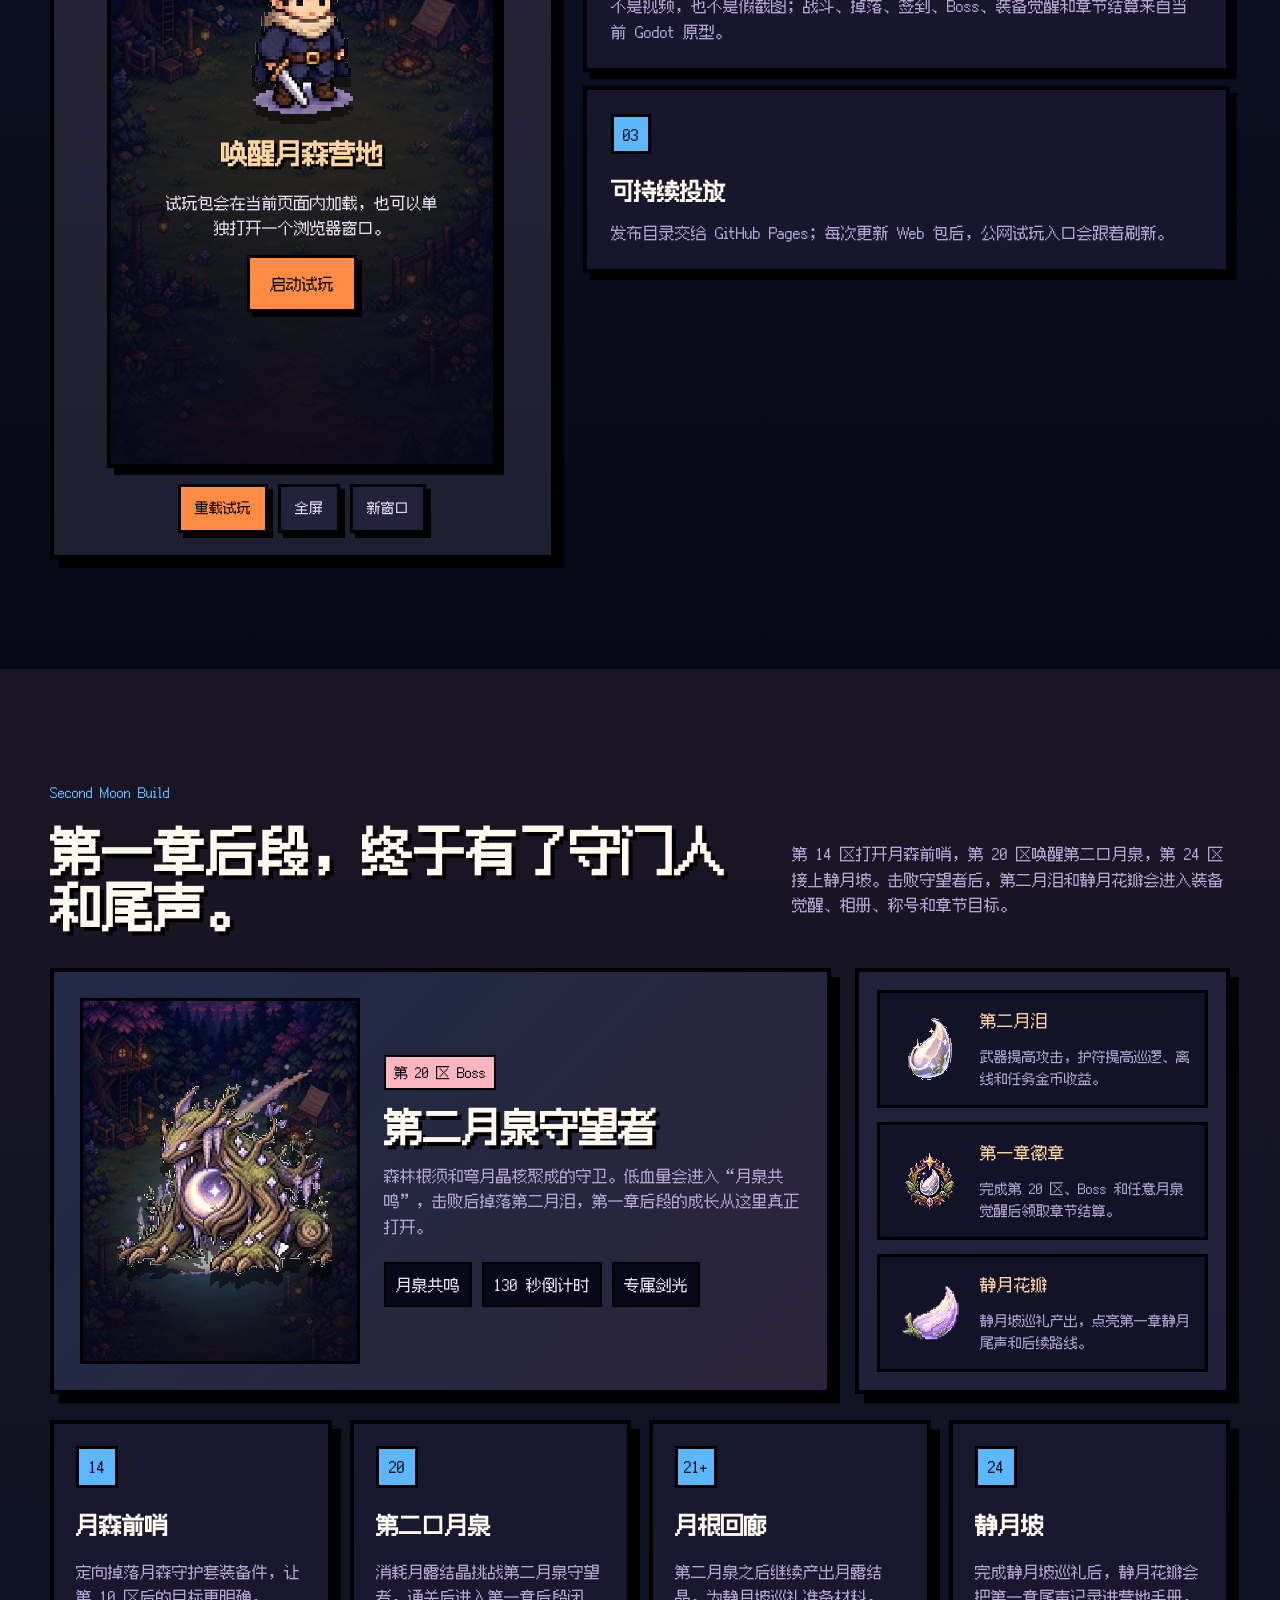
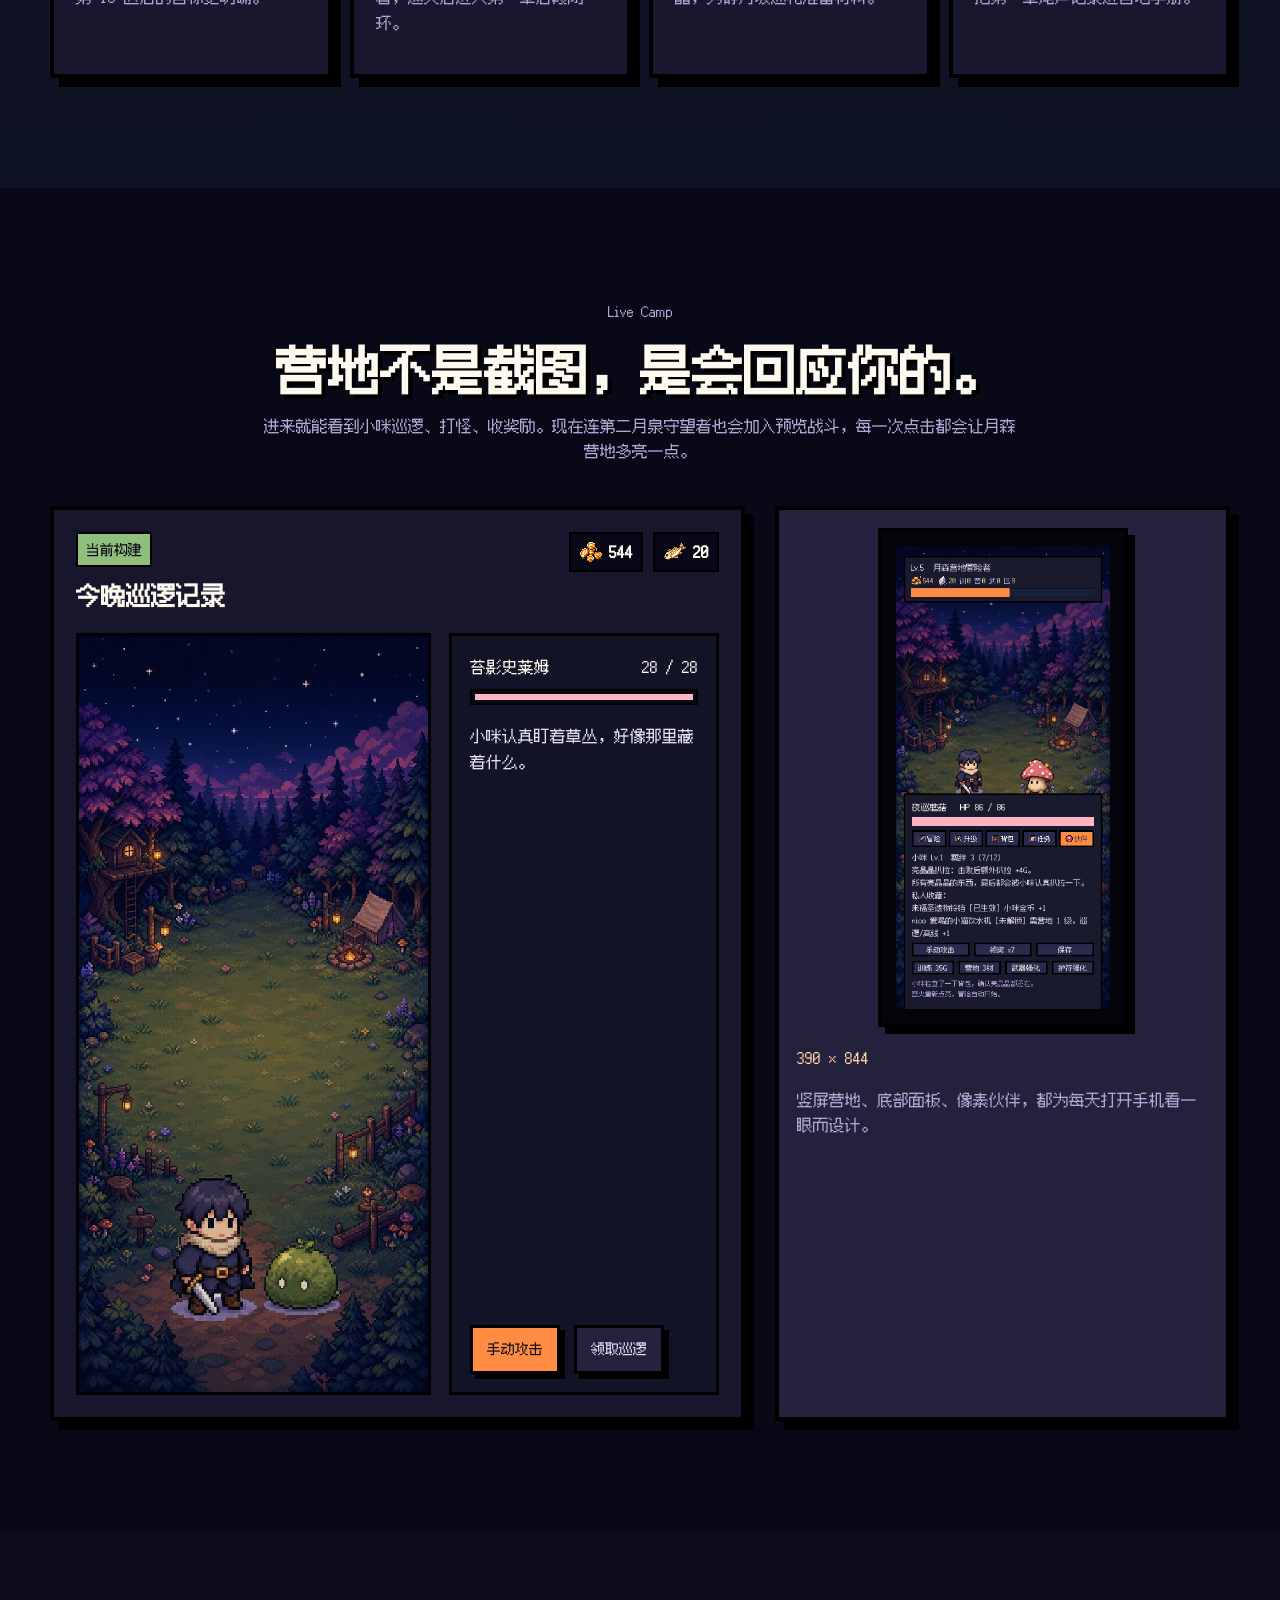
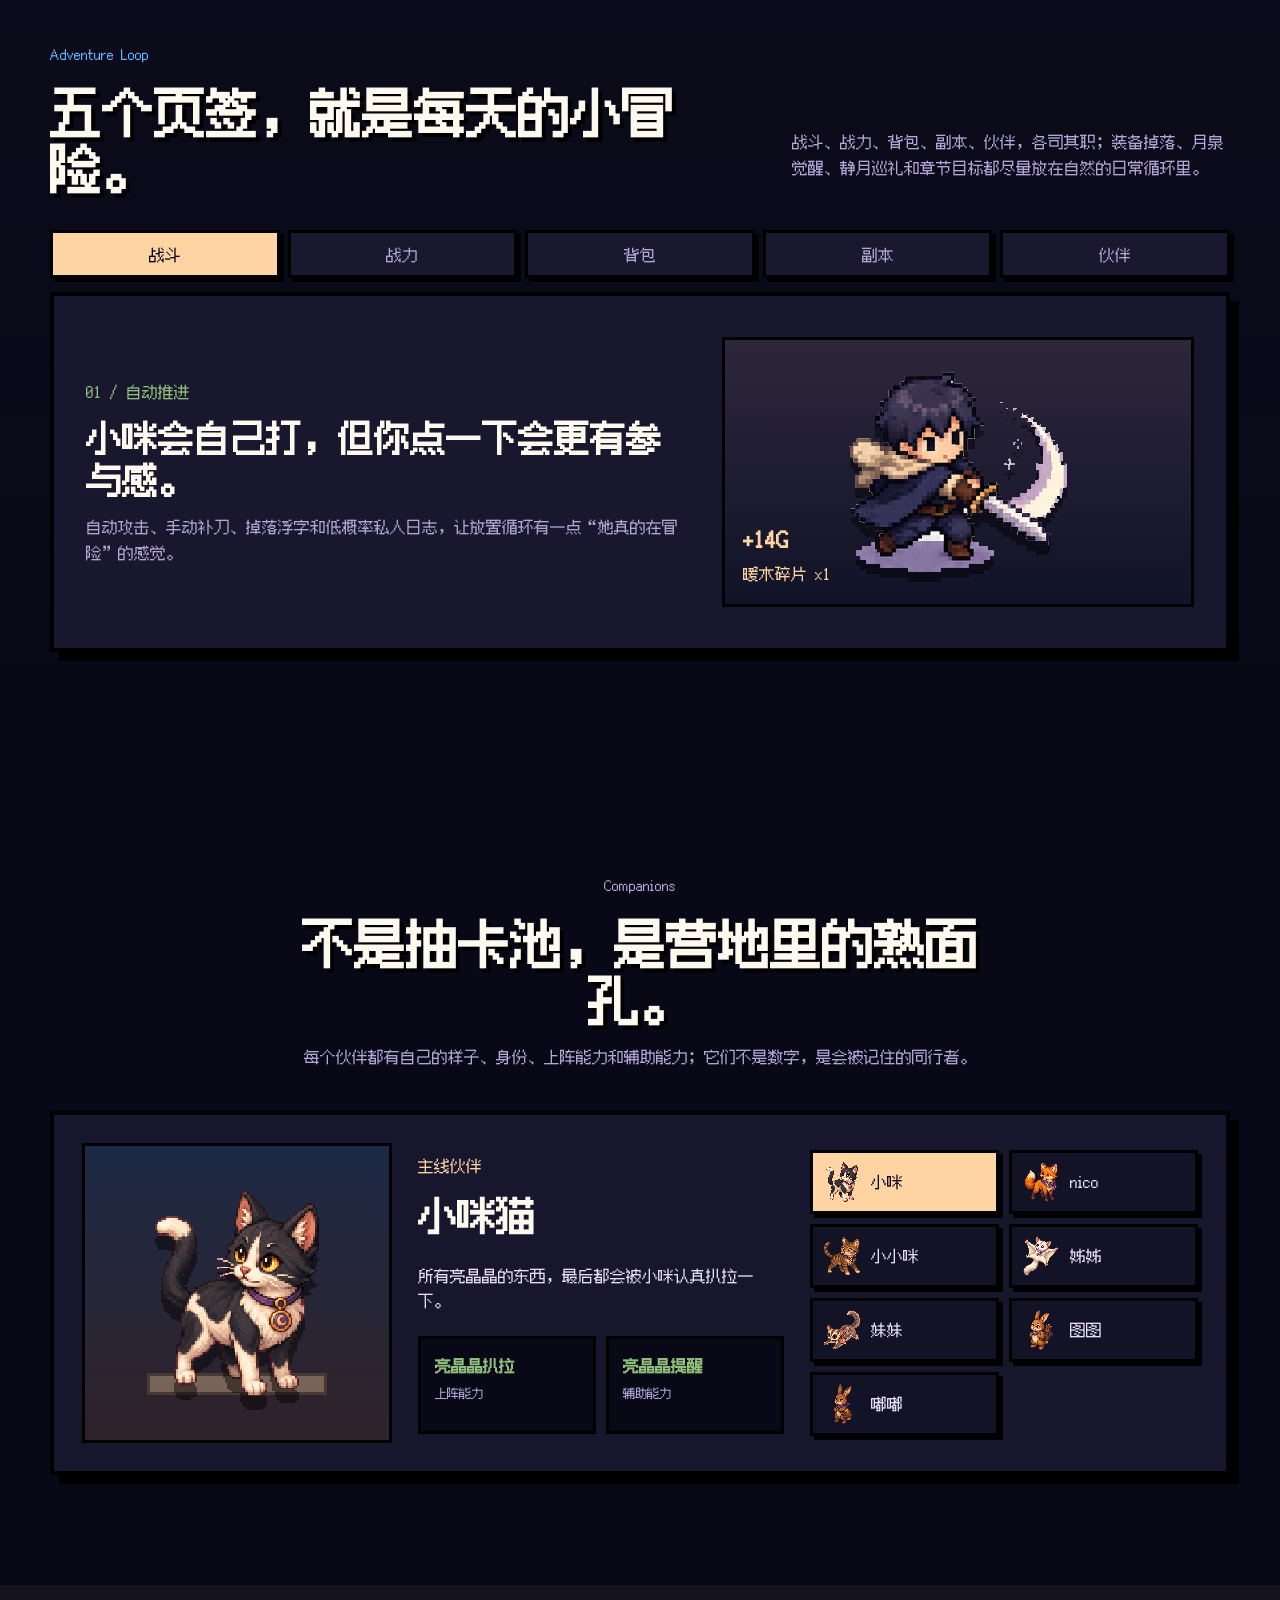
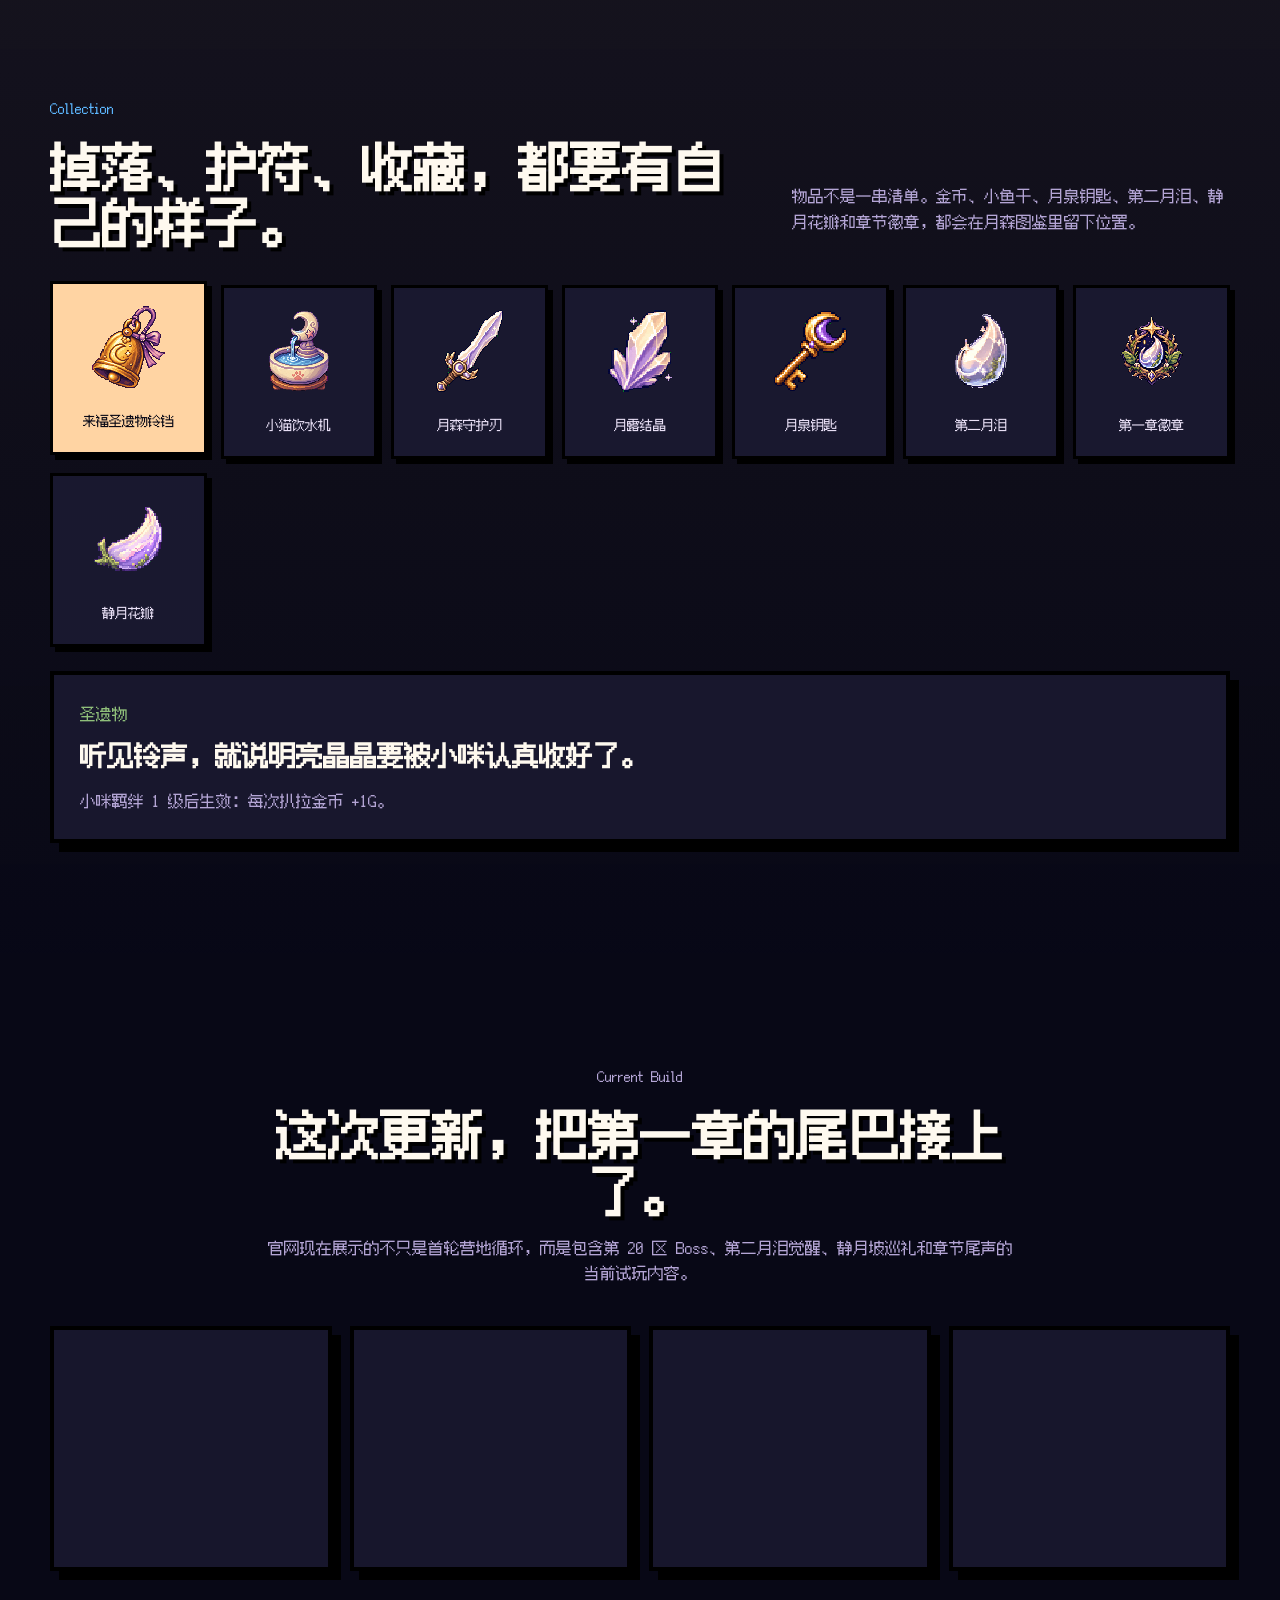
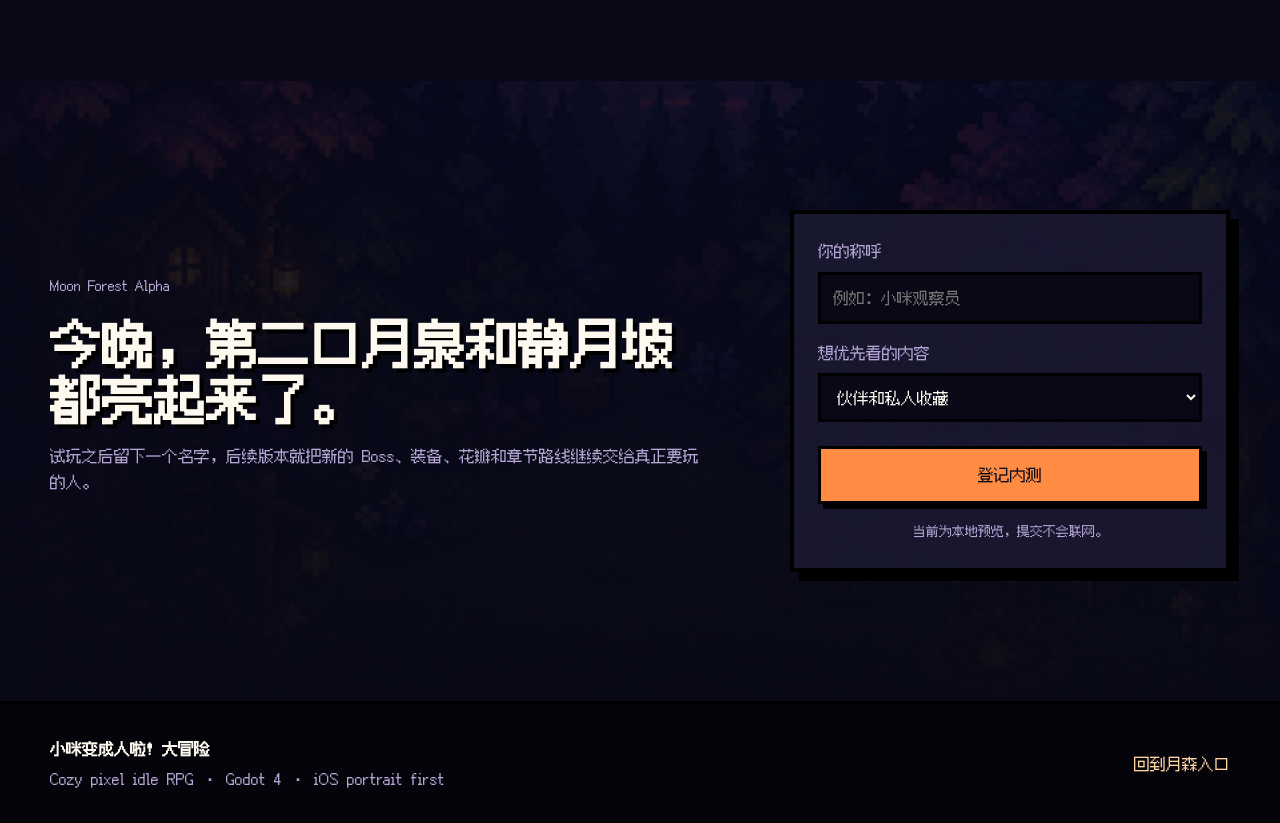
==== commit d22a11ea: "Update Xiaomi second moon website" ====
--- a/index.html
+++ b/index.html
@@ -6,7 +6,7 @@
     <title>小咪变成人啦！大冒险 | 月森营地像素放置 RPG</title>
     <meta
       name="description"
-      content="小咪变成人啦！大冒险是一个 iOS 竖屏优先的 cozy pixel idle RPG。进入月森营地，和小咪、nico、图图、嘟嘟一起自动战斗、收集掉落、点亮营地。"
+      content="小咪变成人啦！大冒险是一个 iOS 竖屏优先的 cozy pixel idle RPG。进入月森营地，挑战第二月泉守望者，收集第二月泪和静月花瓣，完成月泉觉醒、章节结算与静月尾声。"
     />
     <link rel="icon" type="image/png" href="assets/generated/crops/icon_moon_shard.png" />
     <link rel="stylesheet" href="styles.css" />
@@ -25,6 +25,7 @@
       </button>
       <div class="nav-links">
         <a href="#play">试玩</a>
+        <a href="#chapter">章节</a>
         <a href="#camp">营地</a>
         <a href="#loop">玩法</a>
         <a href="#companions">伙伴</a>
@@ -51,7 +52,7 @@
               <strong>大冒险</strong>
             </h1>
             <p class="hero-lead reveal">
-              一个给小咪和她的专属观众准备的竖屏像素放置 RPG。每天 3 分钟，收一点亮晶晶，喂一点小鱼干，把营地变得更像家。
+              一个给小咪和她的专属观众准备的竖屏像素放置 RPG。现在已经走到第一章后段：第二口月泉、第二月泪、静月坡、装备觉醒和章节尾声都能在试玩里跑起来。
             </p>
             <div class="hero-actions reveal">
               <a class="btn primary" href="#play">开始试玩</a>
@@ -91,12 +92,12 @@
             <span>底部页签</span>
           </div>
           <div>
-            <strong data-count="3">0</strong>
-            <span>每日副本</span>
-          </div>
-          <div>
-            <strong>3-8</strong>
-            <span>分钟日常</span>
+            <strong data-count="7">0</strong>
+            <span>副本/试炼</span>
+          </div>
+          <div>
+            <strong>24</strong>
+            <span>区阶段路线</span>
           </div>
         </div>
       </section>
@@ -107,7 +108,7 @@
             <p class="section-kicker">Playable Web Build</p>
             <h2>官网不只展示，它要能直接打开月森。</h2>
           </div>
-          <p>这里接入 Godot Web 试玩包。进入后就是当前竖屏原型：自动战斗、升级、任务、背包、伙伴和收藏都会在同一个手机画幅里跑起来。</p>
+          <p>这里接入 Godot Web 试玩包。进入后就是当前竖屏原型：自动战斗、部位强化、真实装备掉落、Boss 试炼、静月坡巡礼、月泉觉醒和章节奖励都在同一个手机画幅里跑起来。</p>
         </div>
 
         <div class="play-grid">
@@ -149,14 +150,84 @@
             <div>
               <span>02</span>
               <h3>真实循环</h3>
-              <p>不是视频，也不是假截图；战斗、掉落、签到和装备成长来自当前 Godot 原型。</p>
+              <p>不是视频，也不是假截图；战斗、掉落、签到、Boss、装备觉醒和章节结算来自当前 Godot 原型。</p>
             </div>
             <div>
               <span>03</span>
-              <h3>公网投放</h3>
-              <p>发布目录会交给 GitHub Pages，不依赖本机公网 IP。</p>
+              <h3>可持续投放</h3>
+              <p>发布目录交给 GitHub Pages；每次更新 Web 包后，公网试玩入口会跟着刷新。</p>
             </div>
           </aside>
+        </div>
+      </section>
+
+      <section class="section chapter-section" id="chapter">
+        <div class="split-heading reveal">
+          <div>
+            <p class="section-kicker">Second Moon Build</p>
+            <h2>第一章后段，终于有了守门人和尾声。</h2>
+          </div>
+          <p>第 14 区打开月森前哨，第 20 区唤醒第二口月泉，第 24 区接上静月坡。击败守望者后，第二月泪和静月花瓣会进入装备觉醒、相册、称号和章节目标。</p>
+        </div>
+
+        <div class="chapter-grid reveal">
+          <article class="boss-showcase">
+            <div class="boss-art">
+              <img class="boss-fx" src="assets/generated/vfx/fx_moon_spring_slash.png" alt="" />
+              <img class="boss-image" src="assets/generated/bosses/boss_second_moon_warden.png" alt="第二月泉守望者" />
+            </div>
+            <div class="boss-copy">
+              <span class="chip danger">第 20 区 Boss</span>
+              <h3>第二月泉守望者</h3>
+              <p>森林根须和弯月晶核聚成的守卫。低血量会进入“月泉共鸣”，击败后掉落第二月泪，第一章后段的成长从这里真正打开。</p>
+              <div class="boss-stats" aria-label="Boss 目标">
+                <span>月泉共鸣</span>
+                <span>130 秒倒计时</span>
+                <span>专属剑光</span>
+              </div>
+            </div>
+          </article>
+
+          <aside class="chapter-rewards" aria-label="章节奖励">
+            <div>
+              <img src="assets/generated/items/item_second_moon_tear.png" alt="第二月泪" />
+              <span>第二月泪</span>
+              <p>武器提高攻击，护符提高巡逻、离线和任务金币收益。</p>
+            </div>
+            <div>
+              <img src="assets/generated/items/item_chapter1_crest.png" alt="第一章徽章" />
+              <span>第一章徽章</span>
+              <p>完成第 20 区、Boss 和任意月泉觉醒后领取章节结算。</p>
+            </div>
+            <div>
+              <img src="assets/generated/items/item_quiet_moon_petal.png" alt="静月花瓣" />
+              <span>静月花瓣</span>
+              <p>静月坡巡礼产出，点亮第一章静月尾声和后续路线。</p>
+            </div>
+          </aside>
+        </div>
+
+        <div class="chapter-milestones reveal">
+          <div>
+            <span>14</span>
+            <h3>月森前哨</h3>
+            <p>定向掉落月森守护套装备件，让第 10 区后的目标更明确。</p>
+          </div>
+          <div>
+            <span>20</span>
+            <h3>第二口月泉</h3>
+            <p>消耗月露结晶挑战第二月泉守望者，通关后进入第一章后段闭环。</p>
+          </div>
+          <div>
+            <span>21+</span>
+            <h3>月根回廊</h3>
+            <p>第二月泉之后继续产出月露结晶，为静月坡巡礼准备材料。</p>
+          </div>
+          <div>
+            <span>24</span>
+            <h3>静月坡</h3>
+            <p>完成静月坡巡礼后，静月花瓣会把第一章尾声记录进营地手册。</p>
+          </div>
         </div>
       </section>
 
@@ -164,7 +235,7 @@
         <div class="section-heading reveal">
           <p class="section-kicker">Live Camp</p>
           <h2>营地不是截图，是会回应你的。</h2>
-          <p>进来就能看到小咪巡逻、打怪、收奖励。每一次点击，都会让月森营地多亮一点。</p>
+          <p>进来就能看到小咪巡逻、打怪、收奖励。现在连第二月泉守望者也会加入预览战斗，每一次点击都会让月森营地多亮一点。</p>
         </div>
 
         <div class="camp-grid">
@@ -219,7 +290,7 @@
             <p class="section-kicker">Adventure Loop</p>
             <h2>五个页签，就是每天的小冒险。</h2>
           </div>
-          <p>战斗、战力、背包、副本、伙伴，各司其职；不堆复杂系统，只留下每天愿意回来的理由。</p>
+          <p>战斗、战力、背包、副本、伙伴，各司其职；装备掉落、月泉觉醒、静月巡礼和章节目标都尽量放在自然的日常循环里。</p>
         </div>
 
         <div class="loop-tabs reveal" role="tablist" aria-label="玩法页签">
@@ -312,7 +383,7 @@
             <p class="section-kicker">Collection</p>
             <h2>掉落、护符、收藏，都要有自己的样子。</h2>
           </div>
-          <p>物品不是一串清单。金币、小鱼干、月泉钥匙和私人收藏，都会在月森图鉴里留下位置。</p>
+          <p>物品不是一串清单。金币、小鱼干、月泉钥匙、第二月泪、静月花瓣和章节徽章，都会在月森图鉴里留下位置。</p>
         </div>
 
         <div class="loot-board reveal">
@@ -335,6 +406,18 @@
           <button class="loot-card" type="button" data-loot="key">
             <img src="assets/generated/items/item_moon_key.png" alt="月泉钥匙" />
             <span>月泉钥匙</span>
+          </button>
+          <button class="loot-card" type="button" data-loot="secondMoon">
+            <img src="assets/generated/items/item_second_moon_tear.png" alt="第二月泪" />
+            <span>第二月泪</span>
+          </button>
+          <button class="loot-card" type="button" data-loot="crest">
+            <img src="assets/generated/items/item_chapter1_crest.png" alt="第一章徽章" />
+            <span>第一章徽章</span>
+          </button>
+          <button class="loot-card" type="button" data-loot="petal">
+            <img src="assets/generated/items/item_quiet_moon_petal.png" alt="静月花瓣" />
+            <span>静月花瓣</span>
           </button>
         </div>
 
@@ -347,25 +430,30 @@
 
       <section class="section roadmap-section">
         <div class="section-heading reveal">
-          <p class="section-kicker">Next Build</p>
-          <h2>月森会继续长大。</h2>
-          <p>现在官网已经接入试玩；下一步继续把营地、伙伴、掉落和每日循环磨得更像一个每天愿意打开的小世界。</p>
+          <p class="section-kicker">Current Build</p>
+          <h2>这次更新，把第一章的尾巴接上了。</h2>
+          <p>官网现在展示的不只是首轮营地循环，而是包含第 20 区 Boss、第二月泪觉醒、静月坡巡礼和章节尾声的当前试玩内容。</p>
         </div>
         <div class="roadmap">
           <div class="road-card reveal">
             <span>01</span>
-            <h3>月森首屏</h3>
-            <p>完整品牌视觉、全屏像素场景、互动战斗预览。</p>
+            <h3>第二月泉</h3>
+            <p>Boss 素材、专属剑光、低血量共鸣和胜败反馈都已进入试玩。</p>
           </div>
           <div class="road-card reveal">
             <span>02</span>
-            <h3>伙伴图鉴</h3>
-            <p>七个伙伴的形象、能力、故事和收藏入口。</p>
+            <h3>月泉觉醒</h3>
+            <p>第二月泪不只是收藏品，会推动武器和护符进入第一章后段成长。</p>
           </div>
           <div class="road-card reveal">
             <span>03</span>
-            <h3>公网入口</h3>
-            <p>GitHub Pages 承载官网和 Web 试玩包，后续迭代推送后自动更新。</p>
+            <h3>章节结算</h3>
+            <p>第 20 区、Boss、觉醒三段目标完成后，第一章徽章和称号会被点亮。</p>
+          </div>
+          <div class="road-card reveal">
+            <span>04</span>
+            <h3>静月尾声</h3>
+            <p>第 24 区静月坡已经接入后续巡礼，静月花瓣会进入图鉴、目标和章节尾声。</p>
           </div>
         </div>
       </section>
@@ -374,8 +462,8 @@
         <div class="cta-bg" aria-hidden="true"></div>
         <div class="final-copy reveal">
           <p class="section-kicker">Moon Forest Alpha</p>
-          <h2>今晚，营地先为你点一盏灯。</h2>
-          <p>试玩之后留下一个名字，后续版本就把新的月森入口继续交给真正要玩的人。</p>
+          <h2>今晚，第二口月泉和静月坡都亮起来了。</h2>
+          <p>试玩之后留下一个名字，后续版本就把新的 Boss、装备、花瓣和章节路线继续交给真正要玩的人。</p>
         </div>
         <form class="signup reveal">
           <label>
--- a/styles.css
+++ b/styles.css
@@ -533,6 +533,8 @@
 .split-heading,
 .play-grid,
 .camp-grid,
+.chapter-grid,
+.chapter-milestones,
 .loop-tabs,
 .loop-panel,
 .companion-showcase,
@@ -588,6 +590,9 @@
 .play-console,
 .game-card,
 .phone-preview,
+.boss-showcase,
+.chapter-rewards,
+.chapter-milestones div,
 .loop-panel,
 .companion-showcase,
 .loot-detail,
@@ -767,6 +772,165 @@
   color: var(--lavender);
 }
 
+.chapter-section {
+  background:
+    linear-gradient(180deg, rgba(255, 181, 192, 0.08), rgba(93, 183, 255, 0.06)),
+    var(--night);
+}
+
+.chapter-grid {
+  display: grid;
+  grid-template-columns: minmax(0, 1fr) minmax(280px, 0.48fr);
+  gap: 24px;
+  align-items: stretch;
+}
+
+.boss-showcase {
+  display: grid;
+  grid-template-columns: minmax(280px, 0.62fr) minmax(0, 1fr);
+  gap: 24px;
+  min-height: 390px;
+  padding: 26px;
+  overflow: hidden;
+  background:
+    linear-gradient(135deg, rgba(93, 183, 255, 0.12), rgba(255, 181, 192, 0.08)),
+    rgba(25, 24, 47, 0.94);
+}
+
+.boss-art {
+  position: relative;
+  display: grid;
+  place-items: center;
+  min-height: 330px;
+  background:
+    radial-gradient(circle at 50% 62%, rgba(93, 183, 255, 0.26), transparent 44%),
+    linear-gradient(180deg, rgba(8, 8, 22, 0.36), rgba(8, 8, 22, 0.86)),
+    url("assets/generated/moon-camp-background.png") center/cover;
+  border: 3px solid var(--line);
+  overflow: hidden;
+}
+
+.boss-image {
+  position: relative;
+  z-index: 2;
+  width: min(82%, 280px);
+  filter: drop-shadow(0 14px 0 rgba(0, 0, 0, 0.52));
+  animation: bossPulse 2.4s steps(3, end) infinite;
+}
+
+.boss-fx {
+  position: absolute;
+  z-index: 1;
+  width: min(92%, 340px);
+  opacity: 0.56;
+  transform: rotate(-14deg);
+  filter: drop-shadow(0 0 18px rgba(93, 183, 255, 0.35));
+}
+
+@keyframes bossPulse {
+  50% {
+    transform: translateY(-6px);
+  }
+}
+
+.boss-copy {
+  align-self: center;
+}
+
+.chip.danger {
+  background: var(--pink);
+}
+
+.boss-copy h3 {
+  margin: 8px 0 14px;
+  font-size: 2.45rem;
+  line-height: 1.05;
+  text-shadow: 4px 4px 0 #000;
+}
+
+.boss-copy p,
+.chapter-rewards p,
+.chapter-milestones p {
+  color: var(--lavender);
+}
+
+.boss-stats {
+  display: flex;
+  flex-wrap: wrap;
+  gap: 10px;
+  margin-top: 22px;
+}
+
+.boss-stats span {
+  padding: 8px 10px;
+  color: var(--moon);
+  background: var(--night);
+  border: 2px solid var(--line);
+}
+
+.chapter-rewards {
+  display: grid;
+  gap: 14px;
+  padding: 18px;
+  background: rgba(36, 33, 61, 0.92);
+}
+
+.chapter-rewards div {
+  display: grid;
+  grid-template-columns: 72px minmax(0, 1fr);
+  gap: 12px 14px;
+  align-items: center;
+  padding: 14px;
+  background: var(--night-2);
+  border: 3px solid var(--line);
+}
+
+.chapter-rewards img {
+  grid-row: span 2;
+  width: 72px;
+  height: 72px;
+  object-fit: contain;
+}
+
+.chapter-rewards span {
+  color: var(--peach);
+  font-size: 1.05rem;
+}
+
+.chapter-rewards p {
+  grid-column: 2;
+  margin: 0;
+  font-size: 0.88rem;
+}
+
+.chapter-milestones {
+  display: grid;
+  grid-template-columns: repeat(4, 1fr);
+  gap: 18px;
+  margin-top: 26px;
+}
+
+.chapter-milestones div {
+  min-height: 190px;
+  padding: 22px;
+}
+
+.chapter-milestones span {
+  display: grid;
+  place-items: center;
+  width: 42px;
+  height: 42px;
+  margin-bottom: 18px;
+  color: var(--night);
+  background: var(--blue);
+  border: 3px solid var(--line);
+}
+
+.chapter-milestones h3 {
+  margin: 0 0 10px;
+  font-size: 1.45rem;
+}
+
 .play-console {
   padding: 22px;
 }
@@ -860,6 +1024,12 @@
 .target.hit {
   transform: translateX(8px);
   filter: brightness(1.8);
+}
+
+.target.boss-target {
+  right: 17%;
+  bottom: 54px;
+  width: 128px;
 }
 
 .slash {
@@ -874,6 +1044,14 @@
   transform: rotate(-10deg);
 }
 
+.slash.moon-slash {
+  right: 18%;
+  bottom: 132px;
+  width: 138px;
+  height: 116px;
+  background-image: url("assets/generated/vfx/fx_moon_spring_slash.png");
+}
+
 .slash.show {
   animation: slash 220ms steps(3, end);
 }
@@ -1151,7 +1329,7 @@
 
 .loot-board {
   display: grid;
-  grid-template-columns: repeat(5, 1fr);
+  grid-template-columns: repeat(auto-fit, minmax(136px, 1fr));
   gap: 14px;
 }
 
@@ -1207,7 +1385,7 @@
 
 .roadmap {
   display: grid;
-  grid-template-columns: repeat(3, 1fr);
+  grid-template-columns: repeat(4, 1fr);
   gap: 18px;
   margin-top: 40px;
 }
@@ -1351,6 +1529,8 @@
   .hero-inner,
   .play-grid,
   .camp-grid,
+  .chapter-grid,
+  .boss-showcase,
   .loop-panel,
   .companion-showcase,
   .final-cta {
@@ -1380,6 +1560,14 @@
 
   .loot-board {
     grid-template-columns: repeat(3, 1fr);
+  }
+
+  .chapter-milestones {
+    grid-template-columns: 1fr;
+  }
+
+  .roadmap {
+    grid-template-columns: repeat(2, 1fr);
   }
 }
 
@@ -1557,6 +1745,18 @@
     width: 64px;
   }
 
+  .target.boss-target {
+    right: 11%;
+    width: 96px;
+  }
+
+  .slash.moon-slash {
+    right: 11%;
+    bottom: 104px;
+    width: 112px;
+    height: 94px;
+  }
+
   .loop-tabs {
     grid-template-columns: repeat(2, 1fr);
   }
@@ -1582,6 +1782,7 @@
   }
 
   .ability-grid,
+  .chapter-milestones,
   .roadmap {
     grid-template-columns: 1fr;
   }
